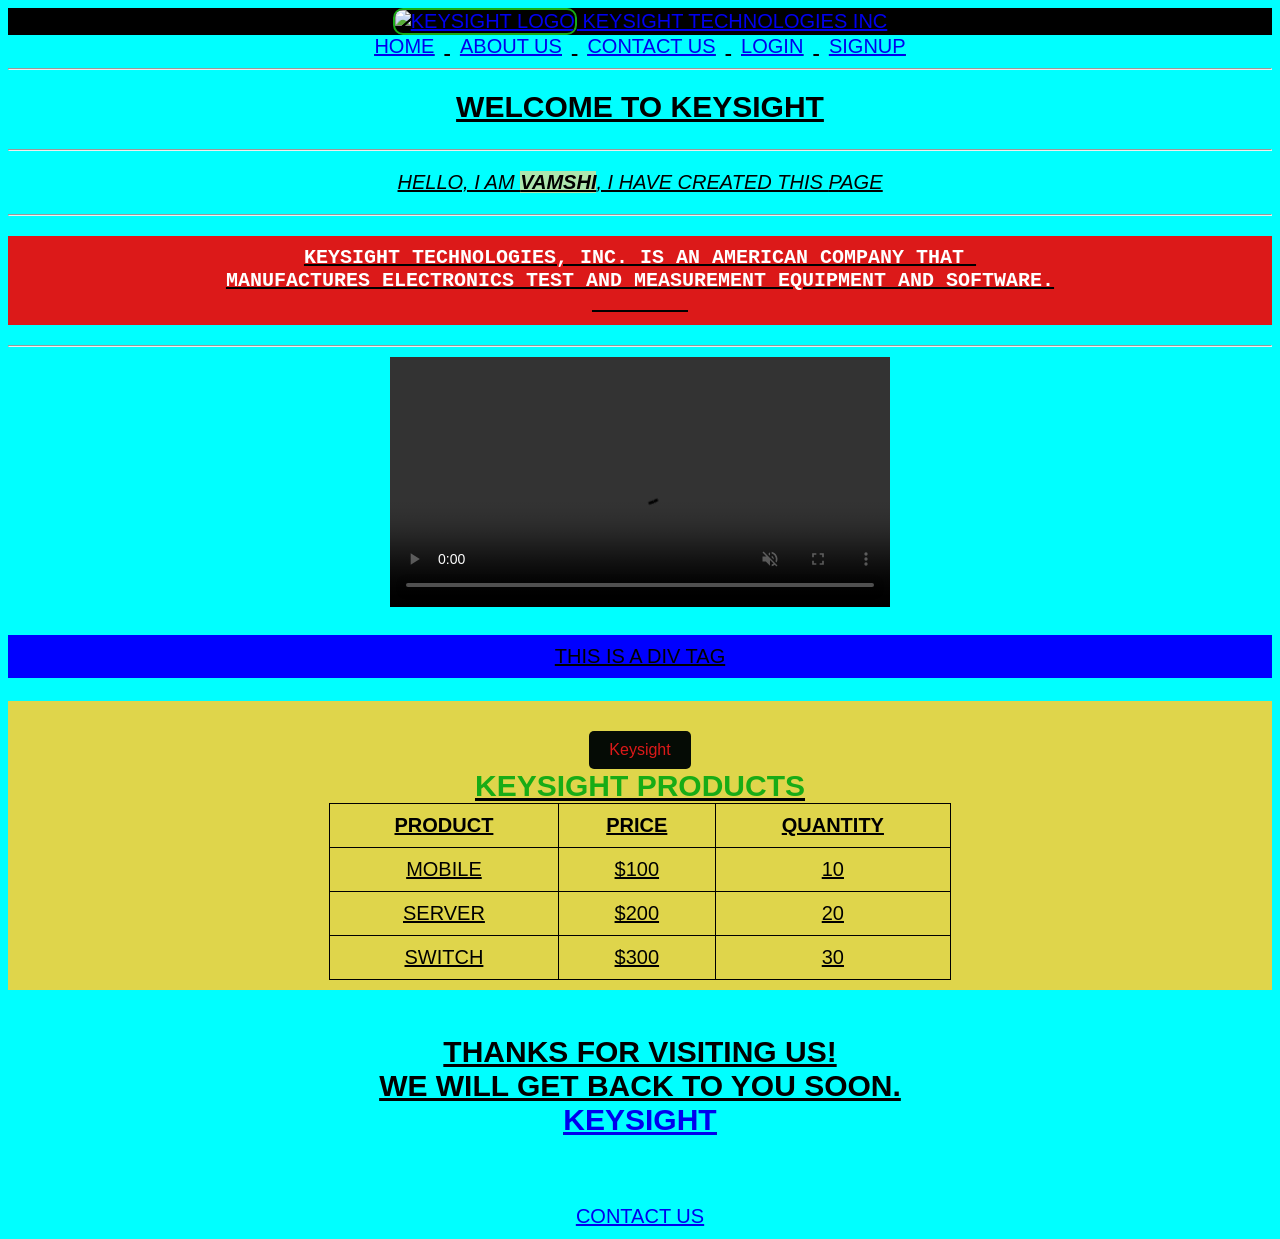
==== index.html @ ceb4c766 "mychanges" ====
<!DOCTYPE html>
<html lang="en">
<head>
    <meta charset="UTF-8">
    <meta name="viewport" content="width=device-width, initial-scale=1.0">
    <title>Keysight</title>
    <link rel="icon" href="Media/Favicon.png" type="image/png">
    <style>
        body {
            background-color: aqua;
            text-align: center;
            text-decoration: underline;
            text-transform: uppercase;
            font-family: Arial, sans-serif;
            font-size: 20px;
        }
        #header {
            background-color: black;
        }
        #header a img {
            border: 2px solid rgb(24, 172, 22);
            border-radius: 10px;
        }
        #header a img:hover {
            border: 2px solid red;
        }
        nav div a {
            margin: 0 10px;
        }
        #main_body h2 {
            margin-top: 20px;
        }
        #main_body pre {
            background-color: rgb(220, 25, 25);
            padding: 10px;
            color: white;
        }
        .button-container button {
            background-color: rgb(5, 11, 5);
            font-size: 16px;
            padding: 10px 20px;
            border: none;
            border-radius: 5px;
            cursor: pointer;
            margin-top: 20px;
        }
        .button-container button a {
            text-decoration: none;
            color: rgb(220, 25, 25);
        }
        table {
            width: 50%;
            margin: auto;
            border-collapse: collapse;
            background-color: rgb(223, 213, 75);
        }
        table caption {
            font-weight: bold;
            font-size: 1.5em;
            color: rgb(24, 172, 22);
        }
        table th, table td {
            border: 1px solid black;
            padding: 10px;
            text-align: center;
        }
        #footer {
            background-color: cyan;
            padding: 20px;
        }
    </style>
</head>
<body>
    <header>
        <nav>
            <div id="header">
                <a href="https://www.keysight.com/us/en/home.html">
                    <img src="Media/Keysight logo.png" alt="Keysight Logo" width="150" height="50">
                    Keysight Technologies Inc
                </a>
            </div>
            <div>
                <a href="index.html">Home</a>
                <a href="About_us.html">About Us</a>
                <a href="Contact_us.html">Contact Us</a>
                <a href="login.html">Login</a>
                <a href="SignUp.html">Signup</a>
            </div>
        </nav>
        <hr>
    </header>
    
    <div id="main_body">
        <h2>Welcome to Keysight</h2>
        <hr>
        <p><i>Hello, I am <b><mark style="background-color: rgb(173, 230, 174);">Vamshi</mark></b>, I have created this <u>page</u></i></p>
        <hr>
        <pre>
<b>Keysight Technologies, Inc. is an American company that 
manufactures electronics test and measurement equipment and software.</b>
        </pre>
        <hr>
        <video src="Media/Good Morning.mp4" width="500" controls autoplay muted loop></video>
        <br><br>
        <div style="background-color: blue; padding: 10px;">This is a div tag</div>
        <br>
        <div style="background-color: rgb(223, 213, 75); padding: 10px;">
            <div class="button-container">
                <button>
                    <a href="https://www.keysight.com/us/en/home.html" target="_blank">Keysight</a>
                </button>
            </div>
            <table>
                <caption>Keysight Products</caption>
                <tr>
                    <th>Product</th>
                    <th>Price</th>
                    <th>Quantity</th>
                </tr>
                <tr>
                    <td>Mobile</td>
                    <td>$100</td>
                    <td>10</td>
                </tr>
                <tr class="highlight">
                    <td>Server</td>
                    <td>$200</td>
                    <td>20</td>
                </tr>
                <tr>
                    <td>Switch</td>
                    <td>$300</td>
                    <td>30</td>
                </tr>
            </table>
        </div>
    </div>
    
    <footer>
        <div id="footer">
            <h2>Thanks for visiting us!<br>We will get back to you soon.<br>
                <a href="https://www.keysight.com/us/en/home.html" target="_blank">Keysight</a>
            </h2>
        </div>
        <br>
        <a href="MyForm.html" target="_blank">Contact us</a>
        <br>
    </footer>
</body>
</html>
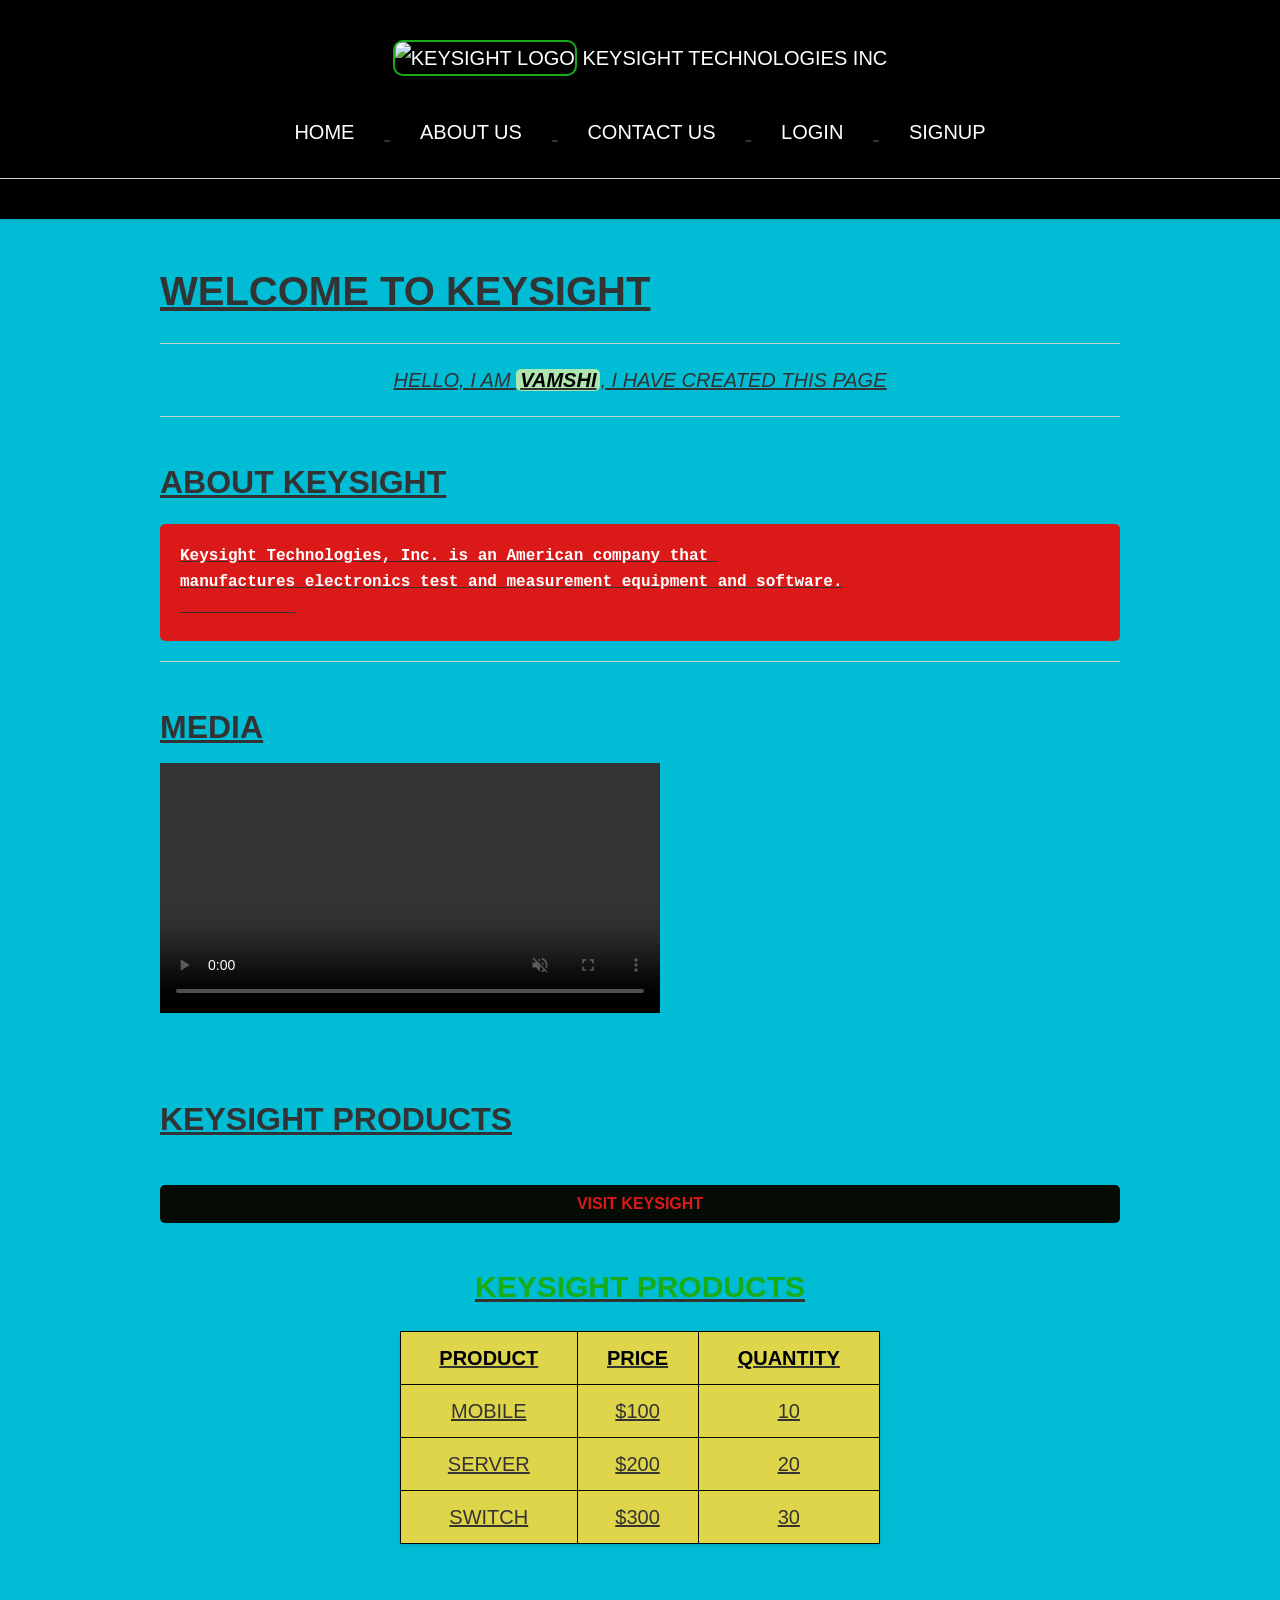
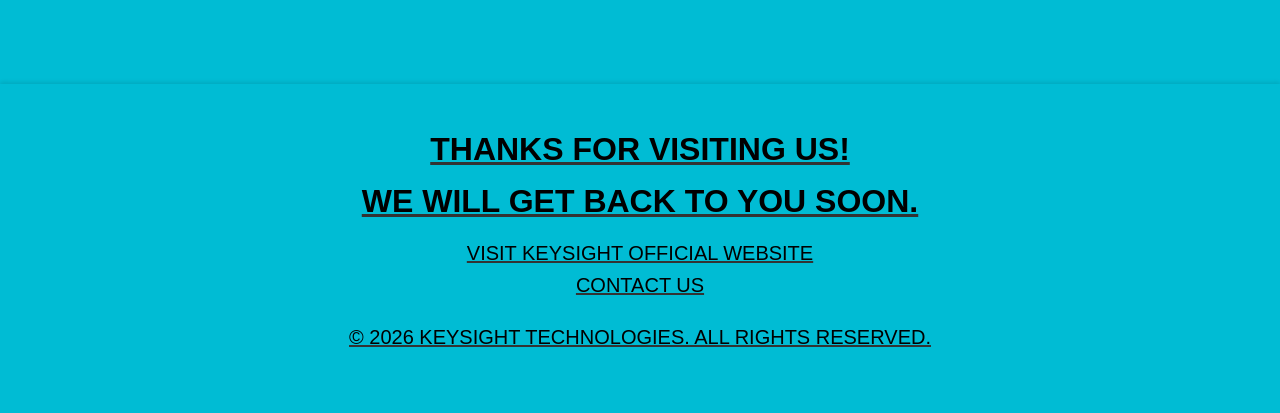
==== commit 476ea8a4: "htmlcommit1" ====
--- a/index.html
+++ b/index.html
@@ -3,148 +3,99 @@
 <head>
     <meta charset="UTF-8">
     <meta name="viewport" content="width=device-width, initial-scale=1.0">
-    <title>Keysight</title>
+    <meta name="description" content="Welcome to Keysight Technologies - A leading company in electronics test and measurement equipment">
+    <meta name="author" content="Vamshi">
+    <title>Welcome to Keysight</title>
     <link rel="icon" href="Media/Favicon.png" type="image/png">
-    <style>
-        body {
-            background-color: aqua;
-            text-align: center;
-            text-decoration: underline;
-            text-transform: uppercase;
-            font-family: Arial, sans-serif;
-            font-size: 20px;
-        }
-        #header {
-            background-color: black;
-        }
-        #header a img {
-            border: 2px solid rgb(24, 172, 22);
-            border-radius: 10px;
-        }
-        #header a img:hover {
-            border: 2px solid red;
-        }
-        nav div a {
-            margin: 0 10px;
-        }
-        #main_body h2 {
-            margin-top: 20px;
-        }
-        #main_body pre {
-            background-color: rgb(220, 25, 25);
-            padding: 10px;
-            color: white;
-        }
-        .button-container button {
-            background-color: rgb(5, 11, 5);
-            font-size: 16px;
-            padding: 10px 20px;
-            border: none;
-            border-radius: 5px;
-            cursor: pointer;
-            margin-top: 20px;
-        }
-        .button-container button a {
-            text-decoration: none;
-            color: rgb(220, 25, 25);
-        }
-        table {
-            width: 50%;
-            margin: auto;
-            border-collapse: collapse;
-            background-color: rgb(223, 213, 75);
-        }
-        table caption {
-            font-weight: bold;
-            font-size: 1.5em;
-            color: rgb(24, 172, 22);
-        }
-        table th, table td {
-            border: 1px solid black;
-            padding: 10px;
-            text-align: center;
-        }
-        #footer {
-            background-color: cyan;
-            padding: 20px;
-        }
-    </style>
+    <link rel="stylesheet" href="css/global.css">
+    <link rel="stylesheet" href="css/index.css">
 </head>
-<body>
+<body class="index-page">
     <header>
         <nav>
             <div id="header">
-                <a href="https://www.keysight.com/us/en/home.html">
+                <a href="https://www.keysight.com/us/en/home.html" target="_blank" rel="noopener noreferrer">
                     <img src="Media/Keysight logo.png" alt="Keysight Logo" width="150" height="50">
+                    <span class="sr-only">Keysight Technologies Inc - External Link</span>
                     Keysight Technologies Inc
                 </a>
             </div>
-            <div>
-                <a href="index.html">Home</a>
-                <a href="About_us.html">About Us</a>
-                <a href="Contact_us.html">Contact Us</a>
-                <a href="login.html">Login</a>
-                <a href="SignUp.html">Signup</a>
-            </div>
+            <nav aria-label="Main navigation">
+                <div>
+                    <a href="index.html" aria-current="page">Home</a>
+                    <a href="About_us.html">About Us</a>
+                    <a href="Contact_us.html">Contact Us</a>
+                    <a href="login.html">Login</a>
+                    <a href="SignUp.html">Signup</a>
+                </div>
+            </nav>
         </nav>
         <hr>
     </header>
     
-    <div id="main_body">
-        <h2>Welcome to Keysight</h2>
+    <main id="main_body">
+        <h1>Welcome to Keysight</h1>
         <hr>
-        <p><i>Hello, I am <b><mark style="background-color: rgb(173, 230, 174);">Vamshi</mark></b>, I have created this <u>page</u></i></p>
+        <p><i>Hello, I am <b><mark>Vamshi</mark></b>, I have created this <u>page</u></i></p>
         <hr>
-        <pre>
+        <section>
+            <h2>About Keysight</h2>
+            <pre>
 <b>Keysight Technologies, Inc. is an American company that 
 manufactures electronics test and measurement equipment and software.</b>
-        </pre>
+            </pre>
+        </section>
         <hr>
-        <video src="Media/Good Morning.mp4" width="500" controls autoplay muted loop></video>
-        <br><br>
-        <div style="background-color: blue; padding: 10px;">This is a div tag</div>
+        <section>
+            <h2>Media</h2>
+            <video src="Media/Good Morning.mp4" width="500" controls autoplay muted loop aria-label="Company promotional video"></video>
+        </section>
         <br>
-        <div style="background-color: rgb(223, 213, 75); padding: 10px;">
+        <section>
+            <h2>Keysight Products</h2>
             <div class="button-container">
                 <button>
-                    <a href="https://www.keysight.com/us/en/home.html" target="_blank">Keysight</a>
+                    <a href="https://www.keysight.com/us/en/home.html" target="_blank" rel="noopener noreferrer">Visit Keysight</a>
                 </button>
             </div>
-            <table>
+            <table role="grid" aria-label="Keysight Products">
                 <caption>Keysight Products</caption>
-                <tr>
-                    <th>Product</th>
-                    <th>Price</th>
-                    <th>Quantity</th>
-                </tr>
-                <tr>
-                    <td>Mobile</td>
-                    <td>$100</td>
-                    <td>10</td>
-                </tr>
-                <tr class="highlight">
-                    <td>Server</td>
-                    <td>$200</td>
-                    <td>20</td>
-                </tr>
-                <tr>
-                    <td>Switch</td>
-                    <td>$300</td>
-                    <td>30</td>
-                </tr>
+                <thead>
+                    <tr>
+                        <th scope="col">Product</th>
+                        <th scope="col">Price</th>
+                        <th scope="col">Quantity</th>
+                    </tr>
+                </thead>
+                <tbody>
+                    <tr>
+                        <td>Mobile</td>
+                        <td>$100</td>
+                        <td>10</td>
+                    </tr>
+                    <tr>
+                        <td>Server</td>
+                        <td>$200</td>
+                        <td>20</td>
+                    </tr>
+                    <tr>
+                        <td>Switch</td>
+                        <td>$300</td>
+                        <td>30</td>
+                    </tr>
+                </tbody>
             </table>
-        </div>
-    </div>
+        </section>
+    </main>
     
     <footer>
-        <div id="footer">
-            <h2>Thanks for visiting us!<br>We will get back to you soon.<br>
-                <a href="https://www.keysight.com/us/en/home.html" target="_blank">Keysight</a>
-            </h2>
-        </div>
-        <br>
-        <a href="MyForm.html" target="_blank">Contact us</a>
-        <br>
+        <h2>Thanks for visiting us!<br>We will get back to you soon.</h2>
+        <p>
+            <a href="https://www.keysight.com/us/en/home.html" target="_blank" rel="noopener noreferrer">Visit Keysight Official Website</a>
+            <br>
+            <a href="Contact_us.html">Contact us</a>
+        </p>
+        <p>&copy; 2026 Keysight Technologies. All rights reserved.</p>
     </footer>
 </body>
 </html>
--- a/css/global.css
+++ b/css/global.css
@@ -0,0 +1,387 @@
+/* ============================================================================
+   GLOBAL STYLES - HTML_CSS_JavaScript Project
+   ============================================================================ */
+
+:root {
+    /* Color Palette */
+    --color-primary: #007BFF;
+    --color-primary-dark: #0056b3;
+    --color-primary-light: #4CAF50;
+    --color-primary-light-dark: #45a049;
+    --color-success: #3e8e41;
+    --color-danger: #dc4c46;
+    --color-warning: #ff9800;
+    --color-info: #17a2b8;
+    --color-light: #f4f4f4;
+    --color-dark: #333;
+    --color-black: #000;
+    --color-white: #fff;
+    --color-cyan: #00bcd4;
+    --color-gray: #ccc;
+    --color-orange: #c64522;
+
+    /* Spacing */
+    --spacing-xs: 5px;
+    --spacing-sm: 10px;
+    --spacing-md: 20px;
+    --spacing-lg: 40px;
+    --spacing-xl: 60px;
+
+    /* Typography */
+    --font-family-base: Arial, Helvetica, sans-serif;
+    --font-size-base: 16px;
+    --font-size-sm: 14px;
+    --font-size-lg: 20px;
+    --font-size-xl: 24px;
+    --font-size-2xl: 32px;
+
+    /* Border Radius */
+    --border-radius: 5px;
+    --border-radius-lg: 10px;
+
+    /* Transitions */
+    --transition: all 0.3s ease;
+}
+
+/* ============================================================================
+   BASE RESET & NORMALIZATION
+   ============================================================================ */
+
+* {
+    box-sizing: border-box;
+}
+
+html {
+    scroll-behavior: smooth;
+}
+
+body {
+    font-family: var(--font-family-base);
+    font-size: var(--font-size-base);
+    line-height: 1.6;
+    color: var(--color-dark);
+    background-color: var(--color-white);
+    margin: 0;
+    padding: 0;
+}
+
+h1, h2, h3, h4, h5, h6 {
+    margin-top: 0;
+    margin-bottom: var(--spacing-sm);
+    font-weight: 600;
+}
+
+h1 { font-size: 2.5rem; }
+h2 { font-size: 2rem; }
+h3 { font-size: 1.5rem; }
+h4 { font-size: 1.25rem; }
+h5 { font-size: 1.1rem; }
+h6 { font-size: 1rem; }
+
+p {
+    margin-top: 0;
+    margin-bottom: var(--spacing-md);
+}
+
+a {
+    color: var(--color-primary);
+    text-decoration: none;
+    transition: var(--transition);
+}
+
+a:hover {
+    text-decoration: underline;
+    color: var(--color-primary-dark);
+}
+
+hr {
+    border: none;
+    border-top: 1px solid var(--color-gray);
+    margin: var(--spacing-md) 0;
+}
+
+/* ============================================================================
+   HEADER & NAVIGATION
+   ============================================================================ */
+
+header {
+    background-color: var(--color-black);
+    color: var(--color-white);
+    padding: var(--spacing-md) 0;
+    box-shadow: 0 2px 4px rgba(0, 0, 0, 0.1);
+}
+
+header a {
+    color: var(--color-white);
+    transition: var(--transition);
+}
+
+header a:hover {
+    color: var(--color-cyan);
+    text-decoration: none;
+}
+
+#header {
+    text-align: center;
+    margin-bottom: var(--spacing-md);
+}
+
+#header img {
+    border: 2px solid #18ac16;
+    border-radius: var(--border-radius-lg);
+    transition: var(--transition);
+}
+
+#header img:hover {
+    border-color: var(--color-danger);
+    box-shadow: 0 4px 8px rgba(0, 0, 0, 0.2);
+}
+
+nav {
+    text-align: center;
+}
+
+nav div {
+    margin: var(--spacing-sm) 0;
+}
+
+nav a {
+    display: inline-block;
+    margin: 0 var(--spacing-sm);
+    padding: var(--spacing-sm) var(--spacing-md);
+    transition: var(--transition);
+}
+
+nav a:hover {
+    text-decoration: none;
+    background-color: rgba(255, 255, 255, 0.1);
+    border-radius: var(--border-radius);
+}
+
+/* ============================================================================
+   FOOTER
+   ============================================================================ */
+
+footer {
+    background-color: var(--color-cyan);
+    color: var(--color-black);
+    text-align: center;
+    padding: var(--spacing-lg) var(--spacing-md);
+    margin-top: var(--spacing-xl);
+    box-shadow: 0 -2px 4px rgba(0, 0, 0, 0.1);
+}
+
+footer a {
+    color: var(--color-black);
+}
+
+footer a:hover {
+    text-decoration: underline;
+    color: var(--color-primary);
+}
+
+/* ============================================================================
+   FORMS
+   ============================================================================ */
+
+form {
+    margin: 0 auto;
+    max-width: 300px;
+}
+
+label {
+    display: block;
+    margin-bottom: var(--spacing-xs);
+    font-weight: 500;
+    color: var(--color-dark);
+}
+
+input[type="text"],
+input[type="email"],
+input[type="password"],
+input[type="date"],
+input[type="number"],
+textarea {
+    width: 100%;
+    padding: var(--spacing-sm);
+    margin-bottom: var(--spacing-md);
+    border: 1px solid var(--color-gray);
+    border-radius: var(--border-radius);
+    font-family: var(--font-family-base);
+    font-size: var(--font-size-base);
+    transition: var(--transition);
+}
+
+input[type="text"]:focus,
+input[type="email"]:focus,
+input[type="password"]:focus,
+input[type="date"]:focus,
+input[type="number"]:focus,
+textarea:focus {
+    outline: none;
+    border-color: var(--color-primary);
+    box-shadow: 0 0 0 3px rgba(0, 123, 255, 0.25);
+}
+
+input[type="submit"],
+button {
+    padding: var(--spacing-sm) var(--spacing-lg);
+    background-color: var(--color-primary);
+    color: var(--color-white);
+    border: none;
+    border-radius: var(--border-radius);
+    font-size: var(--font-size-base);
+    cursor: pointer;
+    transition: var(--transition);
+    width: 100%;
+}
+
+input[type="submit"]:hover,
+button:hover {
+    background-color: var(--color-primary-dark);
+}
+
+input[type="submit"]:active,
+button:active {
+    transform: translateY(2px);
+}
+
+/* ============================================================================
+   TABLES
+   ============================================================================ */
+
+table {
+    width: 100%;
+    max-width: 100%;
+    border-collapse: collapse;
+    background-color: var(--color-white);
+    box-shadow: 0 2px 4px rgba(0, 0, 0, 0.1);
+}
+
+table caption {
+    font-weight: bold;
+    font-size: 1.5em;
+    color: #18ac16;
+    margin-bottom: var(--spacing-md);
+}
+
+table th,
+table td {
+    border: 1px solid var(--color-gray);
+    padding: var(--spacing-sm);
+    text-align: center;
+}
+
+table th {
+    background-color: var(--color-primary);
+    color: var(--color-white);
+    font-weight: 600;
+}
+
+table tbody tr:hover {
+    background-color: var(--color-light);
+}
+
+/* ============================================================================
+   UTILITY CLASSES
+   ============================================================================ */
+
+.container {
+    max-width: 1200px;
+    margin: 0 auto;
+    padding: 0 var(--spacing-md);
+}
+
+.text-center {
+    text-align: center;
+}
+
+.text-left {
+    text-align: left;
+}
+
+.text-right {
+    text-align: right;
+}
+
+.mt-1 { margin-top: var(--spacing-xs); }
+.mt-2 { margin-top: var(--spacing-sm); }
+.mt-3 { margin-top: var(--spacing-md); }
+.mt-4 { margin-top: var(--spacing-lg); }
+
+.mb-1 { margin-bottom: var(--spacing-xs); }
+.mb-2 { margin-bottom: var(--spacing-sm); }
+.mb-3 { margin-bottom: var(--spacing-md); }
+.mb-4 { margin-bottom: var(--spacing-lg); }
+
+.p-1 { padding: var(--spacing-xs); }
+.p-2 { padding: var(--spacing-sm); }
+.p-3 { padding: var(--spacing-md); }
+.p-4 { padding: var(--spacing-lg); }
+
+.rounded {
+    border-radius: var(--border-radius);
+}
+
+.rounded-lg {
+    border-radius: var(--border-radius-lg);
+}
+
+.shadow {
+    box-shadow: 0 4px 6px rgba(0, 0, 0, 0.1);
+}
+
+/* Accessibility */
+.sr-only {
+    position: absolute;
+    width: 1px;
+    height: 1px;
+    padding: 0;
+    margin: -1px;
+    overflow: hidden;
+    clip: rect(0, 0, 0, 0);
+    white-space: nowrap;
+    border-width: 0;
+}
+
+/* ============================================================================
+   RESPONSIVE DESIGN
+   ============================================================================ */
+
+@media (max-width: 768px) {
+    body {
+        font-size: var(--font-size-sm);
+    }
+
+    nav a {
+        display: block;
+        margin: var(--spacing-xs) 0;
+    }
+
+    table {
+        font-size: var(--font-size-sm);
+    }
+
+    table th,
+    table td {
+        padding: var(--spacing-xs);
+    }
+
+    .container {
+        padding: 0 var(--spacing-sm);
+    }
+}
+
+@media (max-width: 480px) {
+    h1 { font-size: 1.75rem; }
+    h2 { font-size: 1.5rem; }
+    h3 { font-size: 1.25rem; }
+
+    form {
+        max-width: 100%;
+    }
+
+    button, input[type="submit"] {
+        padding: var(--spacing-md) var(--spacing-sm);
+    }
+}
--- a/css/index.css
+++ b/css/index.css
@@ -0,0 +1,119 @@
+/* Index Page Styles */
+
+body.index-page {
+    background-color: var(--color-cyan);
+    text-decoration: underline;
+    text-transform: uppercase;
+    font-size: var(--font-size-lg);
+}
+
+#main_body {
+    padding: var(--spacing-lg) var(--spacing-md);
+    max-width: 1000px;
+    margin: 0 auto;
+}
+
+#main_body h2 {
+    margin-top: var(--spacing-lg);
+    color: var(--color-dark);
+}
+
+#main_body p {
+    color: var(--color-dark);
+    text-align: center;
+}
+
+#main_body i {
+    font-style: italic;
+}
+
+#main_body b {
+    font-weight: 600;
+}
+
+#main_body mark {
+    background-color: #ade6ae;
+    padding: 0 4px;
+    border-radius: var(--border-radius);
+}
+
+#main_body pre {
+    background-color: #dc1919;
+    color: var(--color-white);
+    padding: var(--spacing-md);
+    border-radius: var(--border-radius);
+    overflow-x: auto;
+    font-family: 'Courier New', monospace;
+    text-decoration: none;
+    text-transform: none;
+    font-size: var(--font-size-base);
+    line-height: 1.6;
+}
+
+#main_body u {
+    text-decoration: underline;
+}
+
+.button-container {
+    text-align: center;
+    margin: var(--spacing-lg) 0;
+}
+
+.button-container button {
+    background-color: #050b05;
+    color: #dc1919;
+    padding: var(--spacing-sm) var(--spacing-lg);
+    border-radius: var(--border-radius);
+    cursor: pointer;
+    transition: var(--transition);
+    font-size: var(--font-size-base);
+    text-transform: uppercase;
+    font-weight: 600;
+}
+
+.button-container button:hover {
+    background-color: #0d1a0d;
+    transform: scale(1.05);
+}
+
+.button-container button a {
+    color: #dc1919;
+    text-decoration: none;
+}
+
+table {
+    width: 50%;
+    margin: var(--spacing-lg) auto;
+    background-color: #dfd54b;
+}
+
+table caption {
+    color: #18ac16;
+}
+
+table th,
+table td {
+    border: 1px solid var(--color-black);
+    padding: var(--spacing-sm);
+}
+
+table th {
+    background-color: #dfd54b;
+    color: var(--color-black);
+    font-weight: 600;
+}
+
+/* Responsive Table */
+@media (max-width: 768px) {
+    body.index-page {
+        font-size: var(--font-size-base);
+    }
+
+    table {
+        width: 100%;
+    }
+
+    #main_body pre {
+        font-size: var(--font-size-sm);
+    }
+}
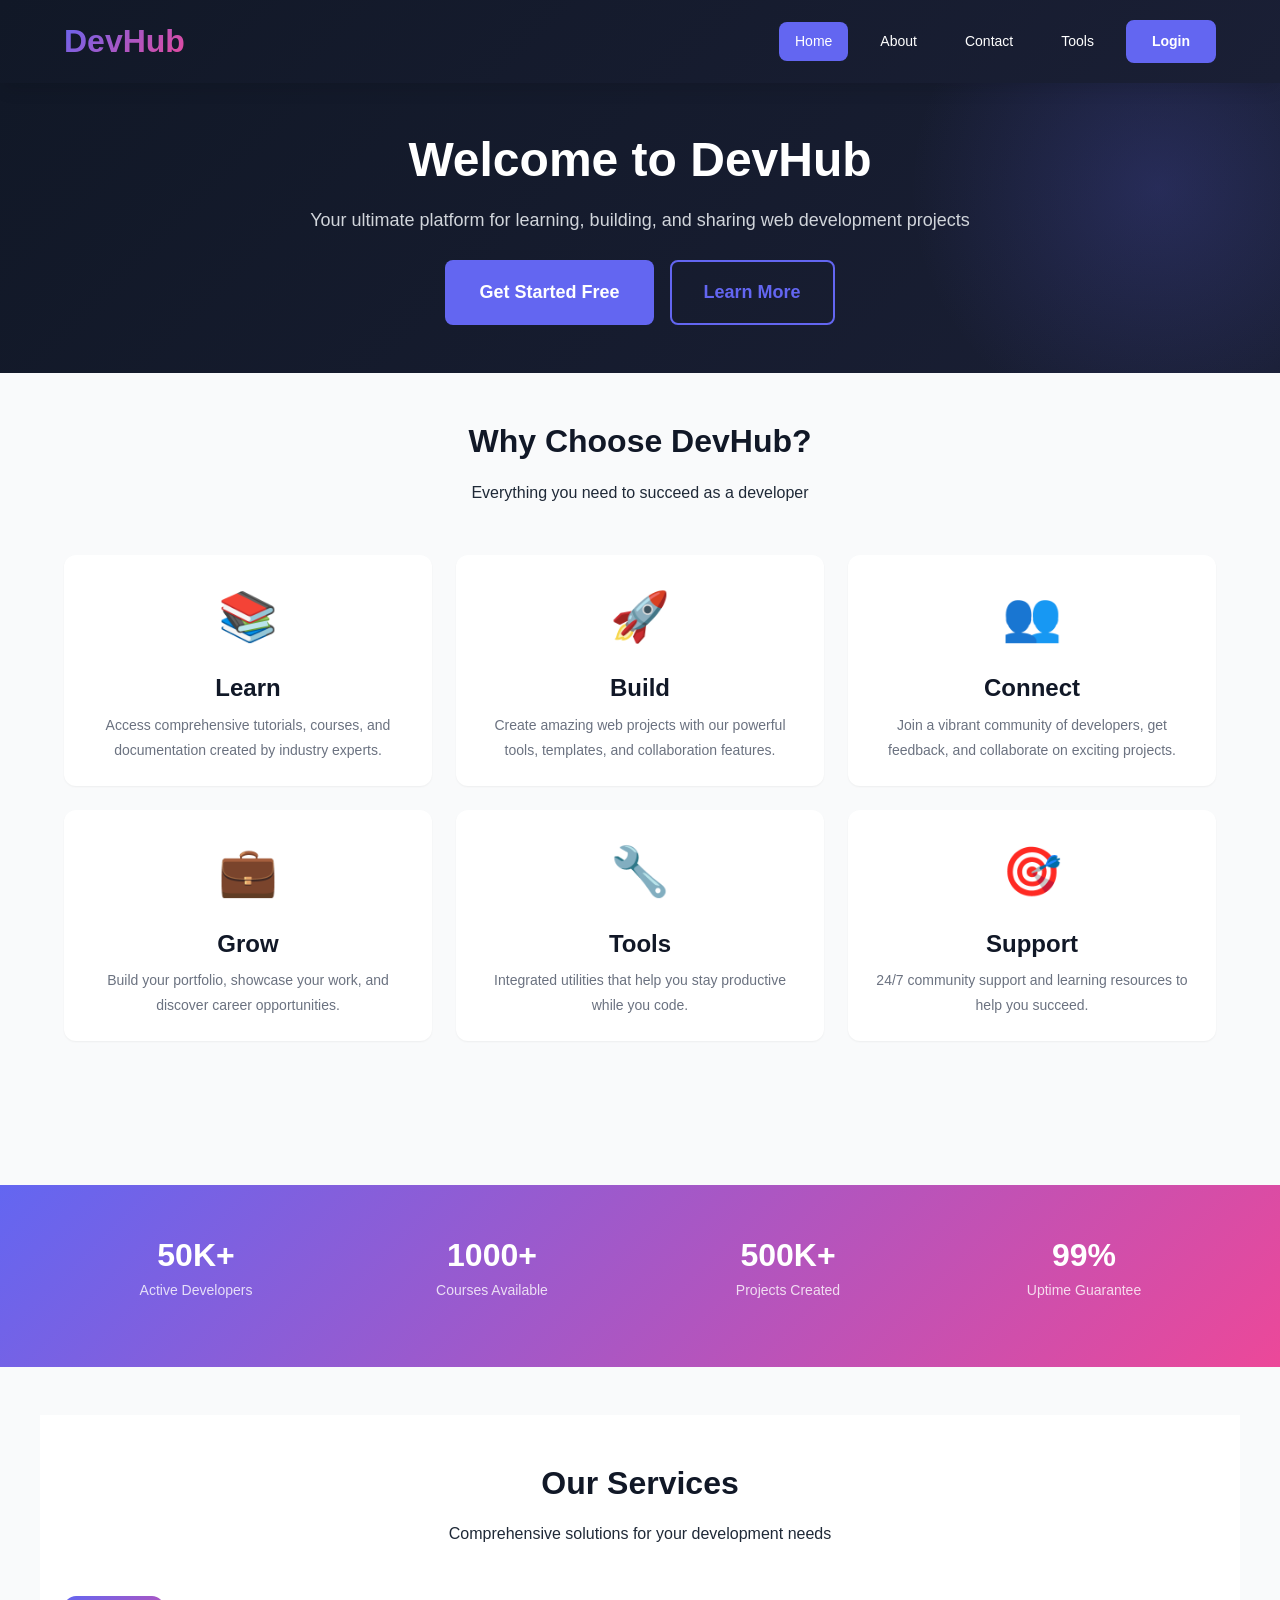
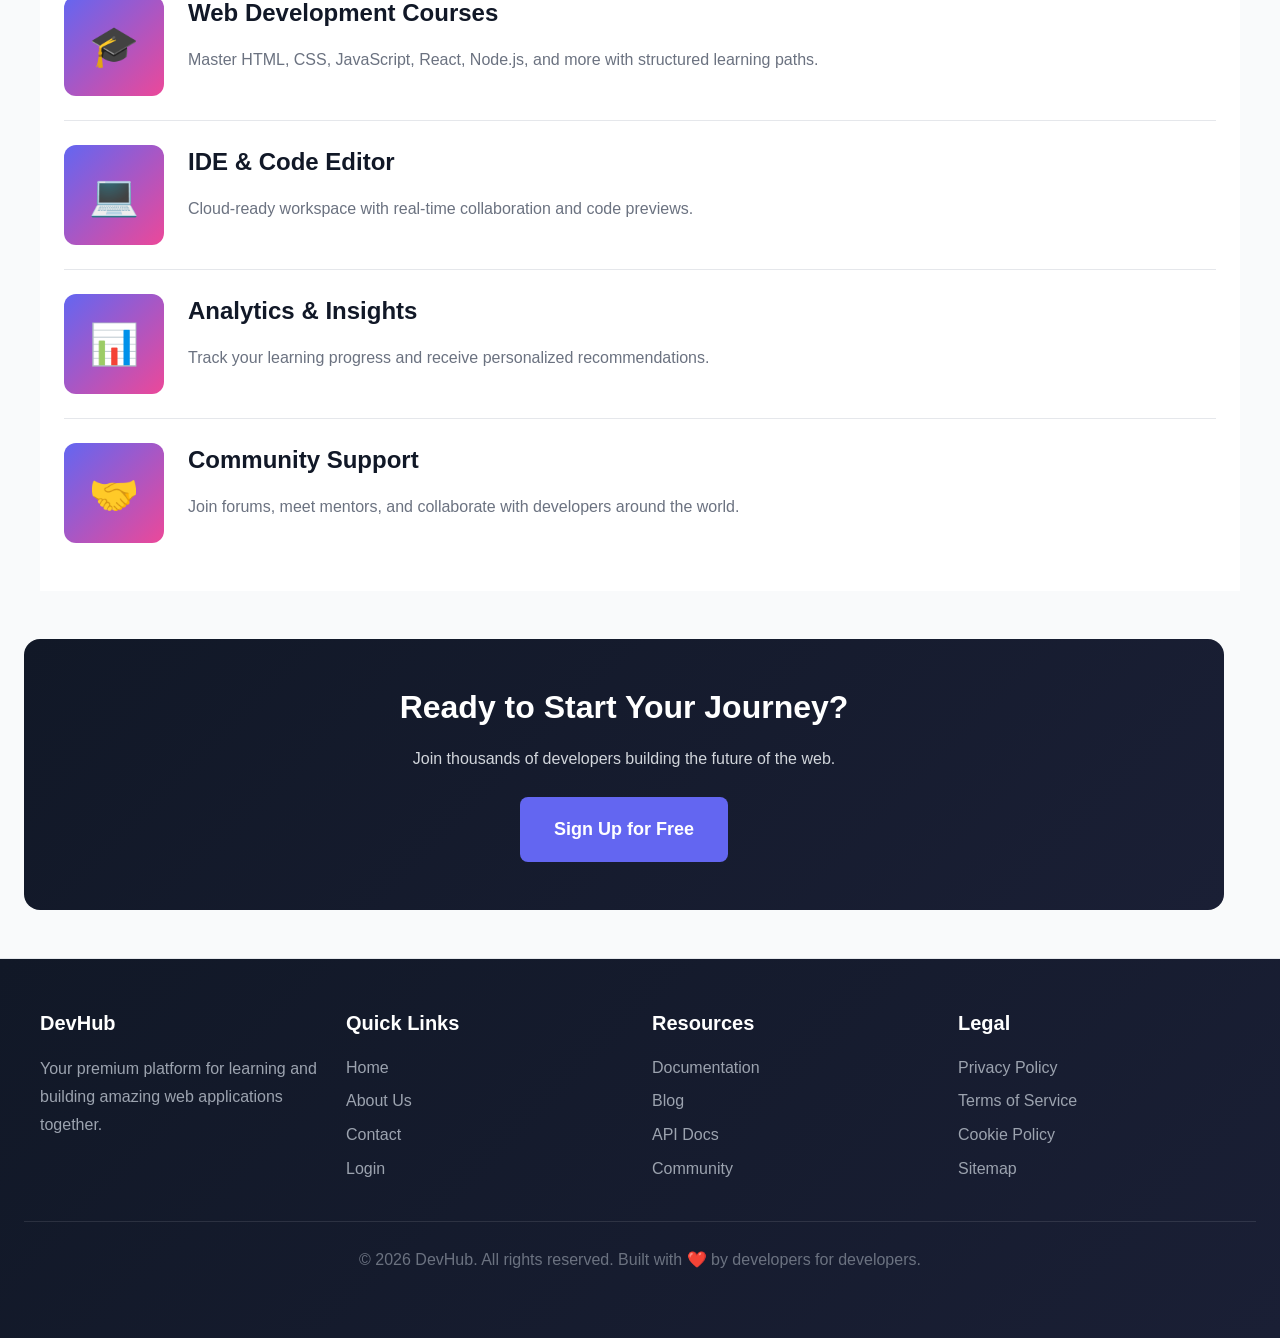
==== commit 3bd98c14: "htmlcommit3" ====
--- a/index.html
+++ b/index.html
@@ -3,99 +3,184 @@
 <head>
     <meta charset="UTF-8">
     <meta name="viewport" content="width=device-width, initial-scale=1.0">
-    <meta name="description" content="Welcome to Keysight Technologies - A leading company in electronics test and measurement equipment">
-    <meta name="author" content="Vamshi">
-    <title>Welcome to Keysight</title>
+    <meta name="description" content="DevHub - Your premium web development community platform">
+    <meta name="author" content="DevHub Team">
+    <title>DevHub - Build & Learn Together</title>
     <link rel="icon" href="Media/Favicon.png" type="image/png">
     <link rel="stylesheet" href="css/global.css">
     <link rel="stylesheet" href="css/index.css">
 </head>
-<body class="index-page">
+<body class="home-page">
     <header>
-        <nav>
-            <div id="header">
-                <a href="https://www.keysight.com/us/en/home.html" target="_blank" rel="noopener noreferrer">
-                    <img src="Media/Keysight logo.png" alt="Keysight Logo" width="150" height="50">
-                    <span class="sr-only">Keysight Technologies Inc - External Link</span>
-                    Keysight Technologies Inc
-                </a>
+        <div class="header-container">
+            <div class="logo">
+                <span>DevHub</span>
             </div>
-            <nav aria-label="Main navigation">
-                <div>
-                    <a href="index.html" aria-current="page">Home</a>
-                    <a href="About_us.html">About Us</a>
-                    <a href="Contact_us.html">Contact Us</a>
-                    <a href="login.html">Login</a>
-                    <a href="SignUp.html">Signup</a>
+            <nav>
+                <a href="index.html" class="active">Home</a>
+                <a href="about.html">About</a>
+                <a href="contact.html">Contact</a>
+                <a href="counter.html">Tools</a>
+                <a href="login.html" class="nav-button">Login</a>
+            </nav>
+        </div>
+    </header>
+
+    <section class="hero">
+        <div class="hero-content">
+            <h1>Welcome to DevHub</h1>
+            <p>Your ultimate platform for learning, building, and sharing web development projects</p>
+            <div class="hero-buttons">
+                <a href="signup.html" class="btn btn-primary btn-lg">Get Started Free</a>
+                <a href="#features" class="btn btn-outline btn-lg">Learn More</a>
+            </div>
+        </div>
+    </section>
+
+    <section class="features-section container" id="features">
+        <div class="section-header">
+            <h2>Why Choose DevHub?</h2>
+            <p>Everything you need to succeed as a developer</p>
+        </div>
+        <div class="features-grid">
+            <div class="feature-card">
+                <div class="feature-icon">📚</div>
+                <h3>Learn</h3>
+                <p>Access comprehensive tutorials, courses, and documentation created by industry experts.</p>
+            </div>
+            <div class="feature-card">
+                <div class="feature-icon">🚀</div>
+                <h3>Build</h3>
+                <p>Create amazing web projects with our powerful tools, templates, and collaboration features.</p>
+            </div>
+            <div class="feature-card">
+                <div class="feature-icon">👥</div>
+                <h3>Connect</h3>
+                <p>Join a vibrant community of developers, get feedback, and collaborate on exciting projects.</p>
+            </div>
+            <div class="feature-card">
+                <div class="feature-icon">💼</div>
+                <h3>Grow</h3>
+                <p>Build your portfolio, showcase your work, and discover career opportunities.</p>
+            </div>
+            <div class="feature-card">
+                <div class="feature-icon">🔧</div>
+                <h3>Tools</h3>
+                <p>Integrated utilities that help you stay productive while you code.</p>
+            </div>
+            <div class="feature-card">
+                <div class="feature-icon">🎯</div>
+                <h3>Support</h3>
+                <p>24/7 community support and learning resources to help you succeed.</p>
+            </div>
+        </div>
+    </section>
+
+    <section class="stats-section">
+        <div class="container">
+            <div class="stats-grid">
+                <div class="stat-item">
+                    <h3>50K+</h3>
+                    <p class="stat-label">Active Developers</p>
                 </div>
-            </nav>
-        </nav>
-        <hr>
-    </header>
-    
-    <main id="main_body">
-        <h1>Welcome to Keysight</h1>
-        <hr>
-        <p><i>Hello, I am <b><mark>Vamshi</mark></b>, I have created this <u>page</u></i></p>
-        <hr>
-        <section>
-            <h2>About Keysight</h2>
-            <pre>
-<b>Keysight Technologies, Inc. is an American company that 
-manufactures electronics test and measurement equipment and software.</b>
-            </pre>
-        </section>
-        <hr>
-        <section>
-            <h2>Media</h2>
-            <video src="Media/Good Morning.mp4" width="500" controls autoplay muted loop aria-label="Company promotional video"></video>
-        </section>
-        <br>
-        <section>
-            <h2>Keysight Products</h2>
-            <div class="button-container">
-                <button>
-                    <a href="https://www.keysight.com/us/en/home.html" target="_blank" rel="noopener noreferrer">Visit Keysight</a>
-                </button>
+                <div class="stat-item">
+                    <h3>1000+</h3>
+                    <p class="stat-label">Courses Available</p>
+                </div>
+                <div class="stat-item">
+                    <h3>500K+</h3>
+                    <p class="stat-label">Projects Created</p>
+                </div>
+                <div class="stat-item">
+                    <h3>99%</h3>
+                    <p class="stat-label">Uptime Guarantee</p>
+                </div>
             </div>
-            <table role="grid" aria-label="Keysight Products">
-                <caption>Keysight Products</caption>
-                <thead>
-                    <tr>
-                        <th scope="col">Product</th>
-                        <th scope="col">Price</th>
-                        <th scope="col">Quantity</th>
-                    </tr>
-                </thead>
-                <tbody>
-                    <tr>
-                        <td>Mobile</td>
-                        <td>$100</td>
-                        <td>10</td>
-                    </tr>
-                    <tr>
-                        <td>Server</td>
-                        <td>$200</td>
-                        <td>20</td>
-                    </tr>
-                    <tr>
-                        <td>Switch</td>
-                        <td>$300</td>
-                        <td>30</td>
-                    </tr>
-                </tbody>
-            </table>
-        </section>
-    </main>
-    
+        </div>
+    </section>
+
+    <section class="services-section container">
+        <div class="section-header">
+            <h2>Our Services</h2>
+            <p>Comprehensive solutions for your development needs</p>
+        </div>
+        <div>
+            <div class="service-item">
+                <div class="service-icon">🎓</div>
+                <div class="service-content">
+                    <h3>Web Development Courses</h3>
+                    <p>Master HTML, CSS, JavaScript, React, Node.js, and more with structured learning paths.</p>
+                </div>
+            </div>
+            <div class="service-item">
+                <div class="service-icon">💻</div>
+                <div class="service-content">
+                    <h3>IDE & Code Editor</h3>
+                    <p>Cloud-ready workspace with real-time collaboration and code previews.</p>
+                </div>
+            </div>
+            <div class="service-item">
+                <div class="service-icon">📊</div>
+                <div class="service-content">
+                    <h3>Analytics & Insights</h3>
+                    <p>Track your learning progress and receive personalized recommendations.</p>
+                </div>
+            </div>
+            <div class="service-item">
+                <div class="service-icon">🤝</div>
+                <div class="service-content">
+                    <h3>Community Support</h3>
+                    <p>Join forums, meet mentors, and collaborate with developers around the world.</p>
+                </div>
+            </div>
+        </div>
+    </section>
+
+    <section class="cta-section container">
+        <h2>Ready to Start Your Journey?</h2>
+        <p>Join thousands of developers building the future of the web.</p>
+        <a href="signup.html" class="btn btn-primary btn-lg">Sign Up for Free</a>
+    </section>
+
     <footer>
-        <h2>Thanks for visiting us!<br>We will get back to you soon.</h2>
-        <p>
-            <a href="https://www.keysight.com/us/en/home.html" target="_blank" rel="noopener noreferrer">Visit Keysight Official Website</a>
-            <br>
-            <a href="Contact_us.html">Contact us</a>
-        </p>
-        <p>&copy; 2026 Keysight Technologies. All rights reserved.</p>
+        <div class="footer-container">
+            <div class="footer-section">
+                <h4>DevHub</h4>
+                <p>Your premium platform for learning and building amazing web applications together.</p>
+            </div>
+            <div class="footer-section">
+                <h4>Quick Links</h4>
+                <ul>
+                    <li><a href="index.html">Home</a></li>
+                    <li><a href="about.html">About Us</a></li>
+                    <li><a href="contact.html">Contact</a></li>
+                    <li><a href="login.html">Login</a></li>
+                </ul>
+            </div>
+            <div class="footer-section">
+                <h4>Resources</h4>
+                <ul>
+                    <li><a href="#">Documentation</a></li>
+                    <li><a href="#">Blog</a></li>
+                    <li><a href="#">API Docs</a></li>
+                    <li><a href="#">Community</a></li>
+                </ul>
+            </div>
+            <div class="footer-section">
+                <h4>Legal</h4>
+                <ul>
+                    <li><a href="#">Privacy Policy</a></li>
+                    <li><a href="#">Terms of Service</a></li>
+                    <li><a href="#">Cookie Policy</a></li>
+                    <li><a href="#">Sitemap</a></li>
+                </ul>
+            </div>
+        </div>
+        <div class="footer-bottom">
+            <p>&copy; 2026 DevHub. All rights reserved. Built with ❤️ by developers for developers.</p>
+        </div>
     </footer>
+
+    <script src="js/main.js"></script>
 </body>
 </html>
--- a/css/global.css
+++ b/css/global.css
@@ -1,46 +1,64 @@
 /* ============================================================================
-   GLOBAL STYLES - HTML_CSS_JavaScript Project
+   GLOBAL STYLES - DevHub Portal
    ============================================================================ */
 
 :root {
-    /* Color Palette */
-    --color-primary: #007BFF;
-    --color-primary-dark: #0056b3;
-    --color-primary-light: #4CAF50;
-    --color-primary-light-dark: #45a049;
-    --color-success: #3e8e41;
-    --color-danger: #dc4c46;
-    --color-warning: #ff9800;
-    --color-info: #17a2b8;
-    --color-light: #f4f4f4;
-    --color-dark: #333;
+    /* Color Palette - Modern Tech Theme */
+    --color-primary: #6366f1;        /* Indigo */
+    --color-primary-dark: #4f46e5;
+    --color-primary-light: #818cf8;
+    --color-secondary: #ec4899;      /* Pink */
+    --color-accent: #06b6d4;         /* Cyan */
+    --color-success: #10b981;        /* Green */
+    --color-danger: #ef4444;         /* Red */
+    --color-warning: #f59e0b;        /* Amber */
+    --color-info: #3b82f6;           /* Blue */
+    
+    /* Neutral Colors */
+    --color-light: #f9fafb;
+    --color-lighter: #f3f4f6;
+    --color-gray-100: #e5e7eb;
+    --color-gray-200: #d1d5db;
+    --color-gray-300: #d1d5db;
+    --color-gray-400: #9ca3af;
+    --color-gray-500: #6b7280;
+    --color-dark: #1f2937;
+    --color-darker: #111827;
     --color-black: #000;
     --color-white: #fff;
-    --color-cyan: #00bcd4;
-    --color-gray: #ccc;
-    --color-orange: #c64522;
 
     /* Spacing */
-    --spacing-xs: 5px;
-    --spacing-sm: 10px;
-    --spacing-md: 20px;
-    --spacing-lg: 40px;
-    --spacing-xl: 60px;
+    --spacing-xs: 4px;
+    --spacing-sm: 8px;
+    --spacing-md: 16px;
+    --spacing-lg: 24px;
+    --spacing-xl: 32px;
+    --spacing-2xl: 48px;
 
     /* Typography */
-    --font-family-base: Arial, Helvetica, sans-serif;
+    --font-family-base: -apple-system, BlinkMacSystemFont, 'Segoe UI', 'Roboto', 'Oxygen', 'Ubuntu', 'Cantarell', sans-serif;
+    --font-family-mono: 'JetBrains Mono', 'Fira Code', 'Courier New', monospace;
     --font-size-base: 16px;
     --font-size-sm: 14px;
-    --font-size-lg: 20px;
+    --font-size-xs: 12px;
+    --font-size-lg: 18px;
     --font-size-xl: 24px;
     --font-size-2xl: 32px;
+    --font-size-3xl: 48px;
 
     /* Border Radius */
-    --border-radius: 5px;
-    --border-radius-lg: 10px;
+    --border-radius: 8px;
+    --border-radius-lg: 12px;
+    --border-radius-xl: 16px;
+
+    /* Shadows */
+    --shadow-sm: 0 1px 2px 0 rgba(0, 0, 0, 0.05);
+    --shadow-md: 0 4px 6px -1px rgba(0, 0, 0, 0.1);
+    --shadow-lg: 0 10px 15px -3px rgba(0, 0, 0, 0.1);
+    --shadow-xl: 0 20px 25px -5px rgba(0, 0, 0, 0.1);
 
     /* Transitions */
-    --transition: all 0.3s ease;
+    --transition: all 0.3s cubic-bezier(0.4, 0, 0.2, 1);
 }
 
 /* ============================================================================
@@ -63,17 +81,19 @@
     background-color: var(--color-white);
     margin: 0;
     padding: 0;
+    transition: var(--transition);
 }
 
 h1, h2, h3, h4, h5, h6 {
     margin-top: 0;
-    margin-bottom: var(--spacing-sm);
-    font-weight: 600;
-}
-
-h1 { font-size: 2.5rem; }
-h2 { font-size: 2rem; }
-h3 { font-size: 1.5rem; }
+    margin-bottom: var(--spacing-md);
+    font-weight: 700;
+    color: var(--color-darker);
+}
+
+h1 { font-size: 2.5rem; line-height: 1.2; }
+h2 { font-size: 2rem; line-height: 1.3; }
+h3 { font-size: 1.5rem; line-height: 1.4; }
 h4 { font-size: 1.25rem; }
 h5 { font-size: 1.1rem; }
 h6 { font-size: 1rem; }
@@ -81,6 +101,7 @@
 p {
     margin-top: 0;
     margin-bottom: var(--spacing-md);
+    line-height: 1.75;
 }
 
 a {
@@ -90,14 +111,44 @@
 }
 
 a:hover {
-    text-decoration: underline;
     color: var(--color-primary-dark);
 }
 
 hr {
     border: none;
-    border-top: 1px solid var(--color-gray);
-    margin: var(--spacing-md) 0;
+    border-top: 1px solid var(--color-gray-100);
+    margin: var(--spacing-lg) 0;
+}
+
+img {
+    max-width: 100%;
+    height: auto;
+    display: block;
+}
+
+code {
+    font-family: var(--font-family-mono);
+    background-color: var(--color-lighter);
+    padding: 2px 6px;
+    border-radius: var(--border-radius);
+    font-size: 0.9em;
+    color: var(--color-danger);
+}
+
+pre {
+    background-color: var(--color-darker);
+    color: var(--color-white);
+    padding: var(--spacing-lg);
+    border-radius: var(--border-radius-lg);
+    overflow-x: auto;
+    font-family: var(--font-family-mono);
+    line-height: 1.5;
+}
+
+pre code {
+    background: none;
+    color: inherit;
+    padding: 0;
 }
 
 /* ============================================================================
@@ -105,57 +156,104 @@
    ============================================================================ */
 
 header {
-    background-color: var(--color-black);
+    background: linear-gradient(135deg, var(--color-darker) 0%, #1a1f35 100%);
     color: var(--color-white);
     padding: var(--spacing-md) 0;
-    box-shadow: 0 2px 4px rgba(0, 0, 0, 0.1);
+    box-shadow: var(--shadow-lg);
+    position: sticky;
+    top: 0;
+    z-index: 100;
 }
 
 header a {
     color: var(--color-white);
+}
+
+header a:hover {
+    color: var(--color-primary-light);
+}
+
+.header-container {
+    max-width: 1200px;
+    margin: 0 auto;
+    padding: 0 var(--spacing-lg);
+    display: flex;
+    justify-content: space-between;
+    align-items: center;
+}
+
+.logo {
+    display: flex;
+    align-items: center;
+    gap: var(--spacing-sm);
+    font-size: var(--font-size-2xl);
+    font-weight: 700;
+    color: var(--color-white);
+}
+
+.logo span {
+    background: linear-gradient(135deg, var(--color-primary) 0%, var(--color-secondary) 100%);
+    -webkit-background-clip: text;
+    -webkit-text-fill-color: transparent;
+    background-clip: text;
+}
+
+.logo img {
+    width: 40px;
+    height: 40px;
+}
+
+nav {
+    display: flex;
+    gap: var(--spacing-md);
+    align-items: center;
+}
+
+nav a {
+    padding: var(--spacing-sm) var(--spacing-md);
+    border-radius: var(--border-radius);
     transition: var(--transition);
-}
-
-header a:hover {
-    color: var(--color-cyan);
-    text-decoration: none;
-}
-
-#header {
-    text-align: center;
-    margin-bottom: var(--spacing-md);
-}
-
-#header img {
-    border: 2px solid #18ac16;
-    border-radius: var(--border-radius-lg);
+    font-size: var(--font-size-sm);
+    font-weight: 500;
+}
+
+nav a:hover {
+    background-color: rgba(255, 255, 255, 0.1);
+}
+
+nav a.active {
+    background-color: var(--color-primary);
+    color: var(--color-white);
+}
+
+.nav-button {
+    background-color: var(--color-primary);
+    padding: var(--spacing-sm) var(--spacing-lg);
+    border-radius: var(--border-radius);
+    color: var(--color-white);
+    font-weight: 600;
     transition: var(--transition);
-}
-
-#header img:hover {
-    border-color: var(--color-danger);
-    box-shadow: 0 4px 8px rgba(0, 0, 0, 0.2);
-}
-
-nav {
-    text-align: center;
-}
-
-nav div {
-    margin: var(--spacing-sm) 0;
-}
-
-nav a {
-    display: inline-block;
-    margin: 0 var(--spacing-sm);
-    padding: var(--spacing-sm) var(--spacing-md);
+    border: 2px solid var(--color-primary);
+}
+
+.nav-button:hover {
+    background-color: transparent;
+    border-color: var(--color-white);
+}
+
+.mobile-menu-toggle {
+    display: none;
+    flex-direction: column;
+    gap: 5px;
+    cursor: pointer;
+}
+
+.mobile-menu-toggle span {
+    width: 25px;
+    height: 3px;
+    background-color: var(--color-white);
+    border-radius: 2px;
     transition: var(--transition);
-}
-
-nav a:hover {
-    text-decoration: none;
-    background-color: rgba(255, 255, 255, 0.1);
-    border-radius: var(--border-radius);
 }
 
 /* ============================================================================
@@ -163,20 +261,56 @@
    ============================================================================ */
 
 footer {
-    background-color: var(--color-cyan);
-    color: var(--color-black);
+    background: linear-gradient(135deg, var(--color-darker) 0%, #1a1f35 100%);
+    color: var(--color-gray-400);
     text-align: center;
-    padding: var(--spacing-lg) var(--spacing-md);
-    margin-top: var(--spacing-xl);
-    box-shadow: 0 -2px 4px rgba(0, 0, 0, 0.1);
-}
-
-footer a {
-    color: var(--color-black);
-}
-
-footer a:hover {
-    text-decoration: underline;
+    padding: var(--spacing-2xl) var(--spacing-lg);
+    margin-top: var(--spacing-2xl);
+    border-top: 1px solid var(--color-gray-100);
+}
+
+.footer-container {
+    max-width: 1200px;
+    margin: 0 auto;
+    display: grid;
+    grid-template-columns: repeat(auto-fit, minmax(250px, 1fr));
+    gap: var(--spacing-lg);
+    text-align: left;
+    margin-bottom: var(--spacing-xl);
+}
+
+.footer-section h4 {
+    color: var(--color-white);
+    margin-bottom: var(--spacing-md);
+}
+
+.footer-section ul {
+    list-style: none;
+    padding: 0;
+    margin: 0;
+}
+
+.footer-section ul li {
+    margin-bottom: var(--spacing-sm);
+}
+
+.footer-section a {
+    color: var(--color-gray-400);
+    text-decoration: none;
+}
+
+.footer-section a:hover {
+    color: var(--color-primary);
+}
+
+.footer-bottom {
+    border-top: 1px solid rgba(255, 255, 255, 0.1);
+    padding-top: var(--spacing-lg);
+    text-align: center;
+    color: var(--color-gray-500);
+}
+
+.footer-bottom a {
     color: var(--color-primary);
 }
 
@@ -186,14 +320,22 @@
 
 form {
     margin: 0 auto;
-    max-width: 300px;
+}
+
+.form-group {
+    margin-bottom: var(--spacing-lg);
 }
 
 label {
     display: block;
-    margin-bottom: var(--spacing-xs);
-    font-weight: 500;
+    margin-bottom: var(--spacing-sm);
+    font-weight: 600;
     color: var(--color-dark);
+    font-size: var(--font-size-sm);
+}
+
+label span.required {
+    color: var(--color-danger);
 }
 
 input[type="text"],
@@ -201,15 +343,38 @@
 input[type="password"],
 input[type="date"],
 input[type="number"],
-textarea {
+input[type="phone"],
+input[type="url"],
+textarea,
+select {
     width: 100%;
-    padding: var(--spacing-sm);
-    margin-bottom: var(--spacing-md);
-    border: 1px solid var(--color-gray);
+    padding: var(--spacing-sm) var(--spacing-md);
+    margin-bottom: 0;
+    border: 2px solid var(--color-gray-200);
     border-radius: var(--border-radius);
     font-family: var(--font-family-base);
     font-size: var(--font-size-base);
     transition: var(--transition);
+    background-color: var(--color-white);
+    color: var(--color-dark);
+    appearance: none;
+}
+
+/* Select dropdown styling */
+select {
+    background-image: url("data:image/svg+xml,%3Csvg xmlns='http://www.w3.org/2000/svg' width='12' height='12' viewBox='0 0 12 12'%3E%3Cpath fill='%236b7280' d='M6 9L1 4h10z'/%3E%3C/svg%3E");
+    background-repeat: no-repeat;
+    background-position: right var(--spacing-md) center;
+    padding-right: var(--spacing-xl);
+}
+
+input[type="text"]::placeholder,
+input[type="email"]::placeholder,
+input[type="password"]::placeholder,
+input[type="phone"]::placeholder,
+input[type="url"]::placeholder,
+textarea::placeholder {
+    color: var(--color-gray-400);
 }
 
 input[type="text"]:focus,
@@ -217,33 +382,149 @@
 input[type="password"]:focus,
 input[type="date"]:focus,
 input[type="number"]:focus,
-textarea:focus {
+input[type="phone"]:focus,
+input[type="url"]:focus,
+textarea:focus,
+select:focus {
     outline: none;
     border-color: var(--color-primary);
-    box-shadow: 0 0 0 3px rgba(0, 123, 255, 0.25);
-}
-
-input[type="submit"],
-button {
+    box-shadow: 0 0 0 3px rgba(99, 102, 241, 0.1);
+    background-color: var(--color-white);
+}
+
+textarea {
+    resize: vertical;
+    min-height: 120px;
+}
+
+input[type="checkbox"],
+input[type="radio"] {
+    margin-right: var(--spacing-sm);
+    cursor: pointer;
+}
+
+.checkbox-group,
+.radio-group {
+    display: flex;
+    flex-direction: column;
+    gap: var(--spacing-sm);
+}
+
+.checkbox-item,
+.radio-item {
+    display: flex;
+    align-items: center;
+}
+
+.form-hint {
+    font-size: var(--font-size-xs);
+    color: var(--color-gray-500);
+    margin-top: var(--spacing-xs);
+}
+
+.form-error {
+    font-size: var(--font-size-xs);
+    color: var(--color-danger);
+    margin-top: var(--spacing-xs);
+}
+
+input.error,
+textarea.error,
+select.error {
+    border-color: var(--color-danger);
+    box-shadow: 0 0 0 3px rgba(239, 68, 68, 0.1);
+}
+
+/* ============================================================================
+   BUTTONS
+   ============================================================================ */
+
+.btn {
+    display: inline-flex;
+    align-items: center;
+    justify-content: center;
     padding: var(--spacing-sm) var(--spacing-lg);
     background-color: var(--color-primary);
     color: var(--color-white);
-    border: none;
+    border: 2px solid transparent;
     border-radius: var(--border-radius);
     font-size: var(--font-size-base);
+    font-weight: 600;
     cursor: pointer;
     transition: var(--transition);
+    text-decoration: none;
+    gap: var(--spacing-sm);
+}
+
+.btn:hover {
+    transform: translateY(-2px);
+    box-shadow: var(--shadow-lg);
+}
+
+.btn:active {
+    transform: translateY(0);
+}
+
+.btn-primary {
+    background-color: var(--color-primary);
+}
+
+.btn-primary:hover {
+    background-color: var(--color-primary-dark);
+}
+
+.btn-secondary {
+    background-color: var(--color-secondary);
+}
+
+.btn-secondary:hover {
+    background-color: #be123c;
+}
+
+.btn-success {
+    background-color: var(--color-success);
+}
+
+.btn-success:hover {
+    background-color: #059669;
+}
+
+.btn-danger {
+    background-color: var(--color-danger);
+}
+
+.btn-danger:hover {
+    background-color: #dc2626;
+}
+
+.btn-outline {
+    background-color: transparent;
+    border-color: var(--color-primary);
+    color: var(--color-primary);
+}
+
+.btn-outline:hover {
+    background-color: var(--color-primary);
+    color: var(--color-white);
+}
+
+.btn-sm {
+    padding: var(--spacing-xs) var(--spacing-sm);
+    font-size: var(--font-size-sm);
+}
+
+.btn-lg {
+    padding: var(--spacing-md) var(--spacing-xl);
+    font-size: var(--font-size-lg);
+}
+
+.btn-block {
     width: 100%;
 }
 
-input[type="submit"]:hover,
-button:hover {
-    background-color: var(--color-primary-dark);
-}
-
-input[type="submit"]:active,
-button:active {
-    transform: translateY(2px);
+.btn:disabled {
+    opacity: 0.5;
+    cursor: not-allowed;
 }
 
 /* ============================================================================
@@ -252,34 +533,135 @@
 
 table {
     width: 100%;
-    max-width: 100%;
     border-collapse: collapse;
     background-color: var(--color-white);
-    box-shadow: 0 2px 4px rgba(0, 0, 0, 0.1);
+    box-shadow: var(--shadow-sm);
+    border-radius: var(--border-radius-lg);
+    overflow: hidden;
 }
 
 table caption {
-    font-weight: bold;
-    font-size: 1.5em;
-    color: #18ac16;
+    font-weight: 700;
+    font-size: var(--font-size-lg);
+    color: var(--color-dark);
     margin-bottom: var(--spacing-md);
-}
-
-table th,
+    text-align: left;
+}
+
+table thead {
+    background-color: var(--color-lighter);
+    border-bottom: 2px solid var(--color-gray-100);
+}
+
+table th {
+    padding: var(--spacing-md);
+    text-align: left;
+    font-weight: 700;
+    color: var(--color-dark);
+    font-size: var(--font-size-sm);
+}
+
 table td {
-    border: 1px solid var(--color-gray);
-    padding: var(--spacing-sm);
-    text-align: center;
-}
-
-table th {
-    background-color: var(--color-primary);
-    color: var(--color-white);
+    padding: var(--spacing-md);
+    border-bottom: 1px solid var(--color-gray-100);
+}
+
+table tbody tr:hover {
+    background-color: var(--color-lighter);
+}
+
+table tbody tr:last-child td {
+    border-bottom: none;
+}
+
+/* ============================================================================
+   CARDS & COMPONENTS
+   ============================================================================ */
+
+.card {
+    background-color: var(--color-white);
+    border: 1px solid var(--color-gray-100);
+    border-radius: var(--border-radius-lg);
+    padding: var(--spacing-lg);
+    box-shadow: var(--shadow-sm);
+    transition: var(--transition);
+}
+
+.card:hover {
+    box-shadow: var(--shadow-md);
+    border-color: var(--color-gray-200);
+}
+
+.card-header {
+    border-bottom: 1px solid var(--color-gray-100);
+    padding-bottom: var(--spacing-md);
+    margin-bottom: var(--spacing-md);
+}
+
+.card-body {
+    padding: 0;
+}
+
+.card-footer {
+    border-top: 1px solid var(--color-gray-100);
+    padding-top: var(--spacing-md);
+    margin-top: var(--spacing-md);
+}
+
+.badge {
+    display: inline-block;
+    padding: var(--spacing-xs) var(--spacing-sm);
+    border-radius: 20px;
+    font-size: var(--font-size-xs);
     font-weight: 600;
-}
-
-table tbody tr:hover {
-    background-color: var(--color-light);
+    background-color: var(--color-lighter);
+    color: var(--color-dark);
+}
+
+.badge-primary {
+    background-color: rgba(99, 102, 241, 0.1);
+    color: var(--color-primary);
+}
+
+.badge-success {
+    background-color: rgba(16, 185, 129, 0.1);
+    color: var(--color-success);
+}
+
+.badge-danger {
+    background-color: rgba(239, 68, 68, 0.1);
+    color: var(--color-danger);
+}
+
+.alert {
+    padding: var(--spacing-md);
+    border-radius: var(--border-radius);
+    margin-bottom: var(--spacing-md);
+    border-left: 4px solid;
+}
+
+.alert-info {
+    background-color: rgba(59, 130, 246, 0.1);
+    color: #1e40af;
+    border-color: var(--color-info);
+}
+
+.alert-success {
+    background-color: rgba(16, 185, 129, 0.1);
+    color: #065f46;
+    border-color: var(--color-success);
+}
+
+.alert-warning {
+    background-color: rgba(245, 158, 11, 0.1);
+    color: #92400e;
+    border-color: var(--color-warning);
+}
+
+.alert-danger {
+    background-color: rgba(239, 68, 68, 0.1);
+    color: #7f1d1d;
+    border-color: var(--color-danger);
 }
 
 /* ============================================================================
@@ -289,8 +671,55 @@
 .container {
     max-width: 1200px;
     margin: 0 auto;
-    padding: 0 var(--spacing-md);
-}
+    padding: 0 var(--spacing-lg);
+}
+
+.container-sm {
+    max-width: 800px;
+}
+
+.grid {
+    display: grid;
+    gap: var(--spacing-lg);
+}
+
+.grid-2 {
+    grid-template-columns: repeat(auto-fit, minmax(300px, 1fr));
+}
+
+.grid-3 {
+    grid-template-columns: repeat(auto-fit, minmax(250px, 1fr));
+}
+
+.grid-4 {
+    grid-template-columns: repeat(auto-fit, minmax(200px, 1fr));
+}
+
+.flex {
+    display: flex;
+}
+
+.flex-col {
+    flex-direction: column;
+}
+
+.flex-between {
+    justify-content: space-between;
+}
+
+.flex-center {
+    justify-content: center;
+    align-items: center;
+}
+
+.items-center {
+    align-items: center;
+}
+
+.gap-1 { gap: var(--spacing-xs); }
+.gap-2 { gap: var(--spacing-sm); }
+.gap-3 { gap: var(--spacing-md); }
+.gap-4 { gap: var(--spacing-lg); }
 
 .text-center {
     text-align: center;
@@ -304,32 +733,102 @@
     text-align: right;
 }
 
+.text-primary {
+    color: var(--color-primary);
+}
+
+.text-secondary {
+    color: var(--color-secondary);
+}
+
+.text-success {
+    color: var(--color-success);
+}
+
+.text-danger {
+    color: var(--color-danger);
+}
+
+.text-muted {
+    color: var(--color-gray-400);
+}
+
+.text-sm { font-size: var(--font-size-sm); }
+.text-lg { font-size: var(--font-size-lg); }
+.text-xl { font-size: var(--font-size-xl); }
+.text-2xl { font-size: var(--font-size-2xl); }
+.text-3xl { font-size: var(--font-size-3xl); }
+
+.font-bold { font-weight: 700; }
+.font-semibold { font-weight: 600; }
+.font-medium { font-weight: 500; }
+.font-normal { font-weight: 400; }
+
+.mt-0 { margin-top: 0; }
 .mt-1 { margin-top: var(--spacing-xs); }
 .mt-2 { margin-top: var(--spacing-sm); }
 .mt-3 { margin-top: var(--spacing-md); }
 .mt-4 { margin-top: var(--spacing-lg); }
-
+.mt-5 { margin-top: var(--spacing-xl); }
+
+.mb-0 { margin-bottom: 0; }
 .mb-1 { margin-bottom: var(--spacing-xs); }
 .mb-2 { margin-bottom: var(--spacing-sm); }
 .mb-3 { margin-bottom: var(--spacing-md); }
 .mb-4 { margin-bottom: var(--spacing-lg); }
-
+.mb-5 { margin-bottom: var(--spacing-xl); }
+
+.my-1 { margin-top: var(--spacing-xs); margin-bottom: var(--spacing-xs); }
+.my-2 { margin-top: var(--spacing-sm); margin-bottom: var(--spacing-sm); }
+.my-3 { margin-top: var(--spacing-md); margin-bottom: var(--spacing-md); }
+.my-4 { margin-top: var(--spacing-lg); margin-bottom: var(--spacing-lg); }
+
+.p-0 { padding: 0; }
 .p-1 { padding: var(--spacing-xs); }
 .p-2 { padding: var(--spacing-sm); }
 .p-3 { padding: var(--spacing-md); }
 .p-4 { padding: var(--spacing-lg); }
-
-.rounded {
-    border-radius: var(--border-radius);
-}
-
-.rounded-lg {
-    border-radius: var(--border-radius-lg);
-}
-
-.shadow {
-    box-shadow: 0 4px 6px rgba(0, 0, 0, 0.1);
-}
+.p-5 { padding: var(--spacing-xl); }
+
+.px-2 { padding-left: var(--spacing-sm); padding-right: var(--spacing-sm); }
+.px-3 { padding-left: var(--spacing-md); padding-right: var(--spacing-md); }
+.px-4 { padding-left: var(--spacing-lg); padding-right: var(--spacing-lg); }
+
+.py-2 { padding-top: var(--spacing-sm); padding-bottom: var(--spacing-sm); }
+.py-3 { padding-top: var(--spacing-md); padding-bottom: var(--spacing-md); }
+.py-4 { padding-top: var(--spacing-lg); padding-bottom: var(--spacing-lg); }
+
+.rounded { border-radius: var(--border-radius); }
+.rounded-lg { border-radius: var(--border-radius-lg); }
+.rounded-xl { border-radius: var(--border-radius-xl); }
+
+.shadow { box-shadow: var(--shadow-sm); }
+.shadow-md { box-shadow: var(--shadow-md); }
+.shadow-lg { box-shadow: var(--shadow-lg); }
+.shadow-xl { box-shadow: var(--shadow-xl); }
+
+.bg-light { background-color: var(--color-light); }
+.bg-lighter { background-color: var(--color-lighter); }
+.bg-white { background-color: var(--color-white); }
+.bg-darker { background-color: var(--color-darker); }
+
+.border { border: 1px solid var(--color-gray-100); }
+.border-t { border-top: 1px solid var(--color-gray-100); }
+.border-b { border-bottom: 1px solid var(--color-gray-100); }
+
+.w-full { width: 100%; }
+.h-auto { height: auto; }
+
+.hidden { display: none; }
+.block { display: block; }
+.inline-block { display: inline-block; }
+
+.cursor-pointer { cursor: pointer; }
+
+.opacity-50 { opacity: 0.5; }
+.opacity-75 { opacity: 0.75; }
+
+.transition { transition: var(--transition); }
 
 /* Accessibility */
 .sr-only {
@@ -349,39 +848,104 @@
    ============================================================================ */
 
 @media (max-width: 768px) {
+    h1 { font-size: 2rem; }
+    h2 { font-size: 1.5rem; }
+    h3 { font-size: 1.25rem; }
+
+    .header-container {
+        flex-direction: column;
+        gap: var(--spacing-md);
+    }
+
+    nav {
+        display: none;
+        width: 100%;
+        flex-direction: column;
+    }
+
+    nav.active {
+        display: flex;
+    }
+
+    .mobile-menu-toggle {
+        display: flex;
+    }
+
+    .grid-2,
+    .grid-3,
+    .grid-4 {
+        grid-template-columns: 1fr;
+    }
+
+    .container {
+        padding: 0 var(--spacing-md);
+    }
+
+    table {
+        font-size: var(--font-size-sm);
+    }
+
+    table th,
+    table td {
+        padding: var(--spacing-sm);
+    }
+
+    form {
+        max-width: 100%;
+    }
+
+    .btn {
+        width: 100%;
+    }
+
+    .footer-container {
+        grid-template-columns: 1fr;
+        text-align: center;
+    }
+}
+
+@media (max-width: 480px) {
+    h1 { font-size: 1.75rem; }
+    h2 { font-size: 1.25rem; }
+    h3 { font-size: 1rem; }
+
     body {
         font-size: var(--font-size-sm);
     }
 
-    nav a {
-        display: block;
-        margin: var(--spacing-xs) 0;
-    }
-
-    table {
-        font-size: var(--font-size-sm);
-    }
-
-    table th,
-    table td {
-        padding: var(--spacing-xs);
-    }
-
     .container {
         padding: 0 var(--spacing-sm);
     }
-}
-
-@media (max-width: 480px) {
-    h1 { font-size: 1.75rem; }
-    h2 { font-size: 1.5rem; }
-    h3 { font-size: 1.25rem; }
-
-    form {
-        max-width: 100%;
-    }
-
-    button, input[type="submit"] {
-        padding: var(--spacing-md) var(--spacing-sm);
-    }
-}
+
+    .p-3,
+    .p-4,
+    .p-5 {
+        padding: var(--spacing-md);
+    }
+
+    .gap-4 {
+        gap: var(--spacing-md);
+    }
+}
+
+/* Dark mode support (optional) */
+@media (prefers-color-scheme: dark) {
+    body {
+        background-color: var(--color-darker);
+        color: var(--color-lighter);
+    }
+
+    table,
+    .card {
+        background-color: #1f2937;
+        border-color: #374151;
+    }
+
+    input,
+    textarea,
+    select {
+        background-color: #1f2937;
+        color: var(--color-lighter);
+        border-color: #374151;
+    }
+}
--- a/css/index.css
+++ b/css/index.css
@@ -1,119 +1,281 @@
-/* Index Page Styles */
-
-body.index-page {
-    background-color: var(--color-cyan);
-    text-decoration: underline;
-    text-transform: uppercase;
+/* ============================================================================
+   Home/Dashboard Page Styles
+   ============================================================================ */
+
+body.home-page {
+    background-color: var(--color-light);
+}
+
+/* Hero Section */
+.hero {
+    background: linear-gradient(135deg, var(--color-darker) 0%, #1a1f35 100%);
+    color: var(--color-white);
+    padding: var(--spacing-2xl) var(--spacing-lg);
+    text-align: center;
+    position: relative;
+    overflow: hidden;
+}
+
+.hero::before {
+    content: '';
+    position: absolute;
+    top: -50%;
+    right: -10%;
+    width: 500px;
+    height: 500px;
+    background: radial-gradient(circle, rgba(99, 102, 241, 0.2) 0%, transparent 70%);
+    border-radius: 50%;
+}
+
+.hero-content {
+    position: relative;
+    z-index: 1;
+    max-width: 800px;
+    margin: 0 auto;
+}
+
+.hero h1 {
+    color: var(--color-white);
+    margin-bottom: var(--spacing-md);
+    font-size: var(--font-size-3xl);
+}
+
+.hero p {
+    color: var(--color-gray-300);
     font-size: var(--font-size-lg);
-}
-
-#main_body {
-    padding: var(--spacing-lg) var(--spacing-md);
-    max-width: 1000px;
-    margin: 0 auto;
-}
-
-#main_body h2 {
-    margin-top: var(--spacing-lg);
-    color: var(--color-dark);
-}
-
-#main_body p {
-    color: var(--color-dark);
-    text-align: center;
-}
-
-#main_body i {
-    font-style: italic;
-}
-
-#main_body b {
-    font-weight: 600;
-}
-
-#main_body mark {
-    background-color: #ade6ae;
-    padding: 0 4px;
-    border-radius: var(--border-radius);
-}
-
-#main_body pre {
-    background-color: #dc1919;
-    color: var(--color-white);
-    padding: var(--spacing-md);
-    border-radius: var(--border-radius);
-    overflow-x: auto;
-    font-family: 'Courier New', monospace;
-    text-decoration: none;
-    text-transform: none;
-    font-size: var(--font-size-base);
-    line-height: 1.6;
-}
-
-#main_body u {
-    text-decoration: underline;
-}
-
-.button-container {
-    text-align: center;
-    margin: var(--spacing-lg) 0;
-}
-
-.button-container button {
-    background-color: #050b05;
-    color: #dc1919;
-    padding: var(--spacing-sm) var(--spacing-lg);
-    border-radius: var(--border-radius);
-    cursor: pointer;
+    margin-bottom: var(--spacing-lg);
+}
+
+.hero-buttons {
+    display: flex;
+    gap: var(--spacing-md);
+    justify-content: center;
+    flex-wrap: wrap;
+}
+
+/* Features Section */
+.features-section {
+    padding: var(--spacing-2xl) var(--spacing-lg);
+}
+
+.section-header {
+    text-align: center;
+    margin-bottom: var(--spacing-2xl);
+}
+
+.section-header h2 {
+    margin-bottom: var(--spacing-md);
+}
+
+.features-grid {
+    display: grid;
+    grid-template-columns: repeat(auto-fit, minmax(280px, 1fr));
+    gap: var(--spacing-lg);
+    margin-bottom: var(--spacing-2xl);
+}
+
+.feature-card {
+    background: var(--color-white);
+    padding: var(--spacing-lg);
+    border-radius: var(--border-radius-lg);
+    box-shadow: var(--shadow-sm);
+    text-align: center;
     transition: var(--transition);
-    font-size: var(--font-size-base);
-    text-transform: uppercase;
-    font-weight: 600;
-}
-
-.button-container button:hover {
-    background-color: #0d1a0d;
-    transform: scale(1.05);
-}
-
-.button-container button a {
-    color: #dc1919;
-    text-decoration: none;
-}
-
-table {
-    width: 50%;
-    margin: var(--spacing-lg) auto;
-    background-color: #dfd54b;
-}
-
-table caption {
-    color: #18ac16;
-}
-
-table th,
-table td {
-    border: 1px solid var(--color-black);
-    padding: var(--spacing-sm);
-}
-
-table th {
-    background-color: #dfd54b;
-    color: var(--color-black);
-    font-weight: 600;
-}
-
-/* Responsive Table */
+}
+
+.feature-card:hover {
+    box-shadow: var(--shadow-lg);
+    transform: translateY(-5px);
+}
+
+.feature-icon {
+    font-size: var(--font-size-3xl);
+    margin-bottom: var(--spacing-md);
+}
+
+.feature-card h3 {
+    margin-bottom: var(--spacing-sm);
+    color: var(--color-darker);
+}
+
+.feature-card p {
+    color: var(--color-gray-500);
+    margin: 0;
+    font-size: var(--font-size-sm);
+}
+
+/* Stats Section */
+.stats-section {
+    background: linear-gradient(135deg, var(--color-primary) 0%, var(--color-secondary) 100%);
+    color: var(--color-white);
+    padding: var(--spacing-2xl) var(--spacing-lg);
+    margin: var(--spacing-2xl) 0;
+}
+
+.stats-grid {
+    display: grid;
+    grid-template-columns: repeat(auto-fit, minmax(200px, 1fr));
+    gap: var(--spacing-xl);
+    text-align: center;
+}
+
+.stat-item h3 {
+    font-size: var(--font-size-2xl);
+    color: var(--color-white);
+    margin: 0;
+}
+
+.stat-label {
+    color: rgba(255, 255, 255, 0.8);
+    font-size: var(--font-size-sm);
+}
+
+/* Services Section */
+.services-section {
+    padding: var(--spacing-2xl) var(--spacing-lg);
+    background: var(--color-white);
+}
+
+.service-item {
+    display: grid;
+    grid-template-columns: 100px 1fr;
+    gap: var(--spacing-lg);
+    align-items: start;
+    margin-bottom: var(--spacing-lg);
+    padding-bottom: var(--spacing-lg);
+    border-bottom: 1px solid var(--color-gray-100);
+}
+
+.service-item:last-child {
+    border-bottom: none;
+    margin-bottom: 0;
+    padding-bottom: 0;
+}
+
+.service-icon {
+    width: 100px;
+    height: 100px;
+    border-radius: var(--border-radius-lg);
+    background: linear-gradient(135deg, var(--color-primary) 0%, var(--color-secondary) 100%);
+    display: flex;
+    align-items: center;
+    justify-content: center;
+    font-size: 2.5rem;
+    color: var(--color-white);
+}
+
+.service-content h3 {
+    margin-top: 0;
+}
+
+.service-content p {
+    color: var(--color-gray-500);
+    margin: 0;
+}
+
+/* CTA Section */
+.cta-section {
+    background: linear-gradient(135deg, var(--color-darker) 0%, #1a1f35 100%);
+    color: var(--color-white);
+    padding: var(--spacing-2xl) var(--spacing-lg);
+    text-align: center;
+    border-radius: var(--border-radius-xl);
+    margin: var(--spacing-2xl) var(--spacing-lg);
+}
+
+.cta-section h2 {
+    color: var(--color-white);
+}
+
+.cta-section p {
+    color: var(--color-gray-300);
+    margin-bottom: var(--spacing-lg);
+}
+
+/* Dashboard Widgets */
+.dashboard-grid {
+    display: grid;
+    grid-template-columns: repeat(auto-fit, minmax(300px, 1fr));
+    gap: var(--spacing-lg);
+    padding: var(--spacing-lg);
+}
+
+.widget {
+    background: var(--color-white);
+    padding: var(--spacing-lg);
+    border-radius: var(--border-radius-lg);
+    box-shadow: var(--shadow-sm);
+}
+
+.widget-header {
+    display: flex;
+    justify-content: space-between;
+    align-items: center;
+    margin-bottom: var(--spacing-md);
+    padding-bottom: var(--spacing-md);
+    border-bottom: 1px solid var(--color-gray-100);
+}
+
+.widget h3 {
+    margin: 0;
+}
+
+.widget-content {
+    padding: var(--spacing-md) 0;
+}
+
+/* Responsive */
 @media (max-width: 768px) {
-    body.index-page {
+    .hero h1 {
+        font-size: var(--font-size-2xl);
+    }
+
+    .hero-buttons {
+        flex-direction: column;
+    }
+
+    .hero-buttons .btn {
+        width: 100%;
+    }
+
+    .service-item {
+        grid-template-columns: 70px 1fr;
+    }
+
+    .service-icon {
+        width: 70px;
+        height: 70px;
+        font-size: 1.5rem;
+    }
+
+    .stats-grid {
+        grid-template-columns: repeat(2, 1fr);
+    }
+
+    .cta-section {
+        margin: var(--spacing-lg) 0;
+    }
+}
+
+@media (max-width: 480px) {
+    .hero {
+        padding: var(--spacing-lg);
+    }
+
+    .hero h1 {
+        font-size: var(--font-size-xl);
+    }
+
+    .hero p {
         font-size: var(--font-size-base);
     }
 
-    table {
-        width: 100%;
-    }
-
-    #main_body pre {
-        font-size: var(--font-size-sm);
-    }
-}
+    .features-grid {
+        grid-template-columns: 1fr;
+    }
+
+    .stats-grid {
+        grid-template-columns: 1fr;
+        gap: var(--spacing-lg);
+    }
+}
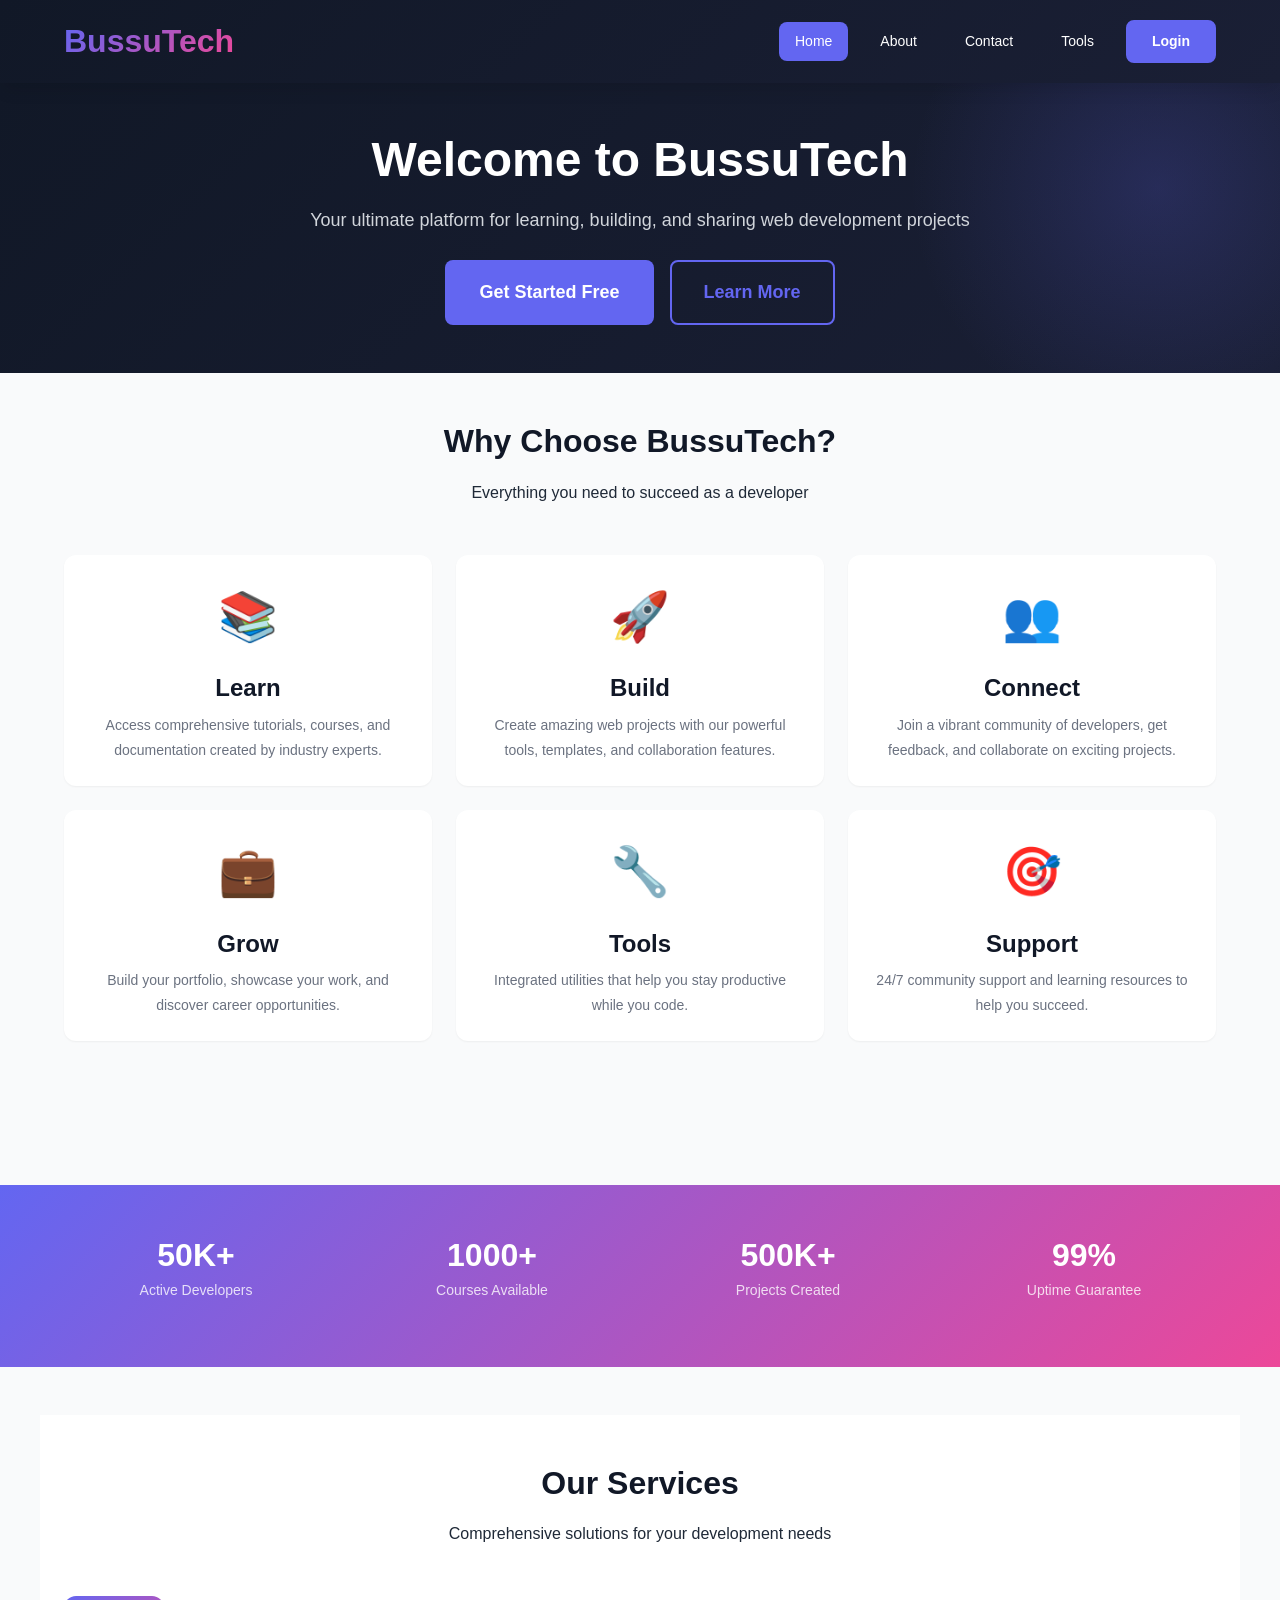
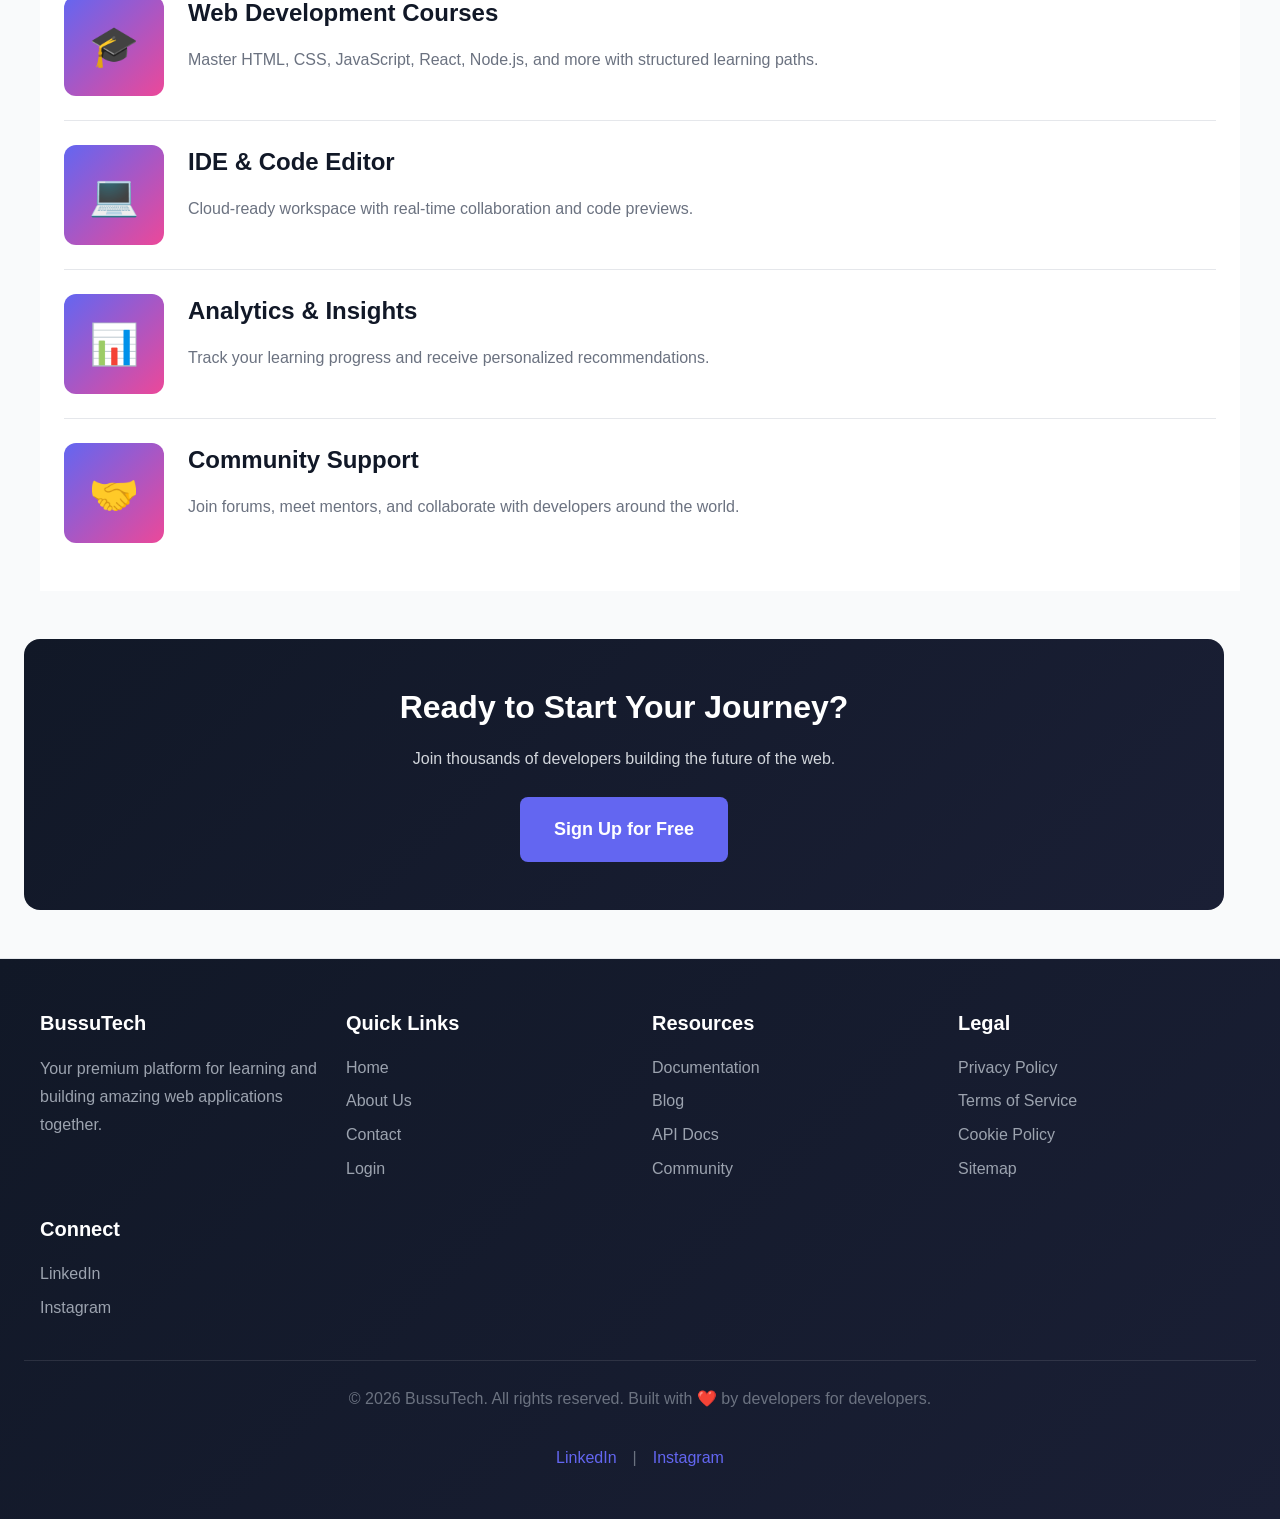
==== commit 17a65037: "HTMLcommit4" ====
--- a/index.html
+++ b/index.html
@@ -3,9 +3,9 @@
 <head>
     <meta charset="UTF-8">
     <meta name="viewport" content="width=device-width, initial-scale=1.0">
-    <meta name="description" content="DevHub - Your premium web development community platform">
-    <meta name="author" content="DevHub Team">
-    <title>DevHub - Build & Learn Together</title>
+    <meta name="description" content="BussuTech - Your premium web development community platform">
+    <meta name="author" content="BussuTech Team">
+    <title>BussuTech - Build & Learn Together</title>
     <link rel="icon" href="Media/Favicon.png" type="image/png">
     <link rel="stylesheet" href="css/global.css">
     <link rel="stylesheet" href="css/index.css">
@@ -14,7 +14,7 @@
     <header>
         <div class="header-container">
             <div class="logo">
-                <span>DevHub</span>
+                <a href="index.html"><span>BussuTech</span></a>
             </div>
             <nav>
                 <a href="index.html" class="active">Home</a>
@@ -28,7 +28,7 @@
 
     <section class="hero">
         <div class="hero-content">
-            <h1>Welcome to DevHub</h1>
+            <h1>Welcome to BussuTech</h1>
             <p>Your ultimate platform for learning, building, and sharing web development projects</p>
             <div class="hero-buttons">
                 <a href="signup.html" class="btn btn-primary btn-lg">Get Started Free</a>
@@ -39,7 +39,7 @@
 
     <section class="features-section container" id="features">
         <div class="section-header">
-            <h2>Why Choose DevHub?</h2>
+            <h2>Why Choose BussuTech?</h2>
             <p>Everything you need to succeed as a developer</p>
         </div>
         <div class="features-grid">
@@ -145,7 +145,7 @@
     <footer>
         <div class="footer-container">
             <div class="footer-section">
-                <h4>DevHub</h4>
+                <h4>BussuTech</h4>
                 <p>Your premium platform for learning and building amazing web applications together.</p>
             </div>
             <div class="footer-section">
@@ -175,9 +175,20 @@
                     <li><a href="#">Sitemap</a></li>
                 </ul>
             </div>
+            <div class="footer-section">
+                <h4>Connect</h4>
+                <ul>
+                    <li><a href="https://www.linkedin.com/in/bussuvamshi/" target="_blank" rel="noopener noreferrer">LinkedIn</a></li>
+                    <li><a href="https://www.instagram.com/vamshidhar_reddy_bussu_" target="_blank" rel="noopener noreferrer">Instagram</a></li>
+                </ul>
+            </div>
         </div>
         <div class="footer-bottom">
-            <p>&copy; 2026 DevHub. All rights reserved. Built with ❤️ by developers for developers.</p>
+            <p>&copy; 2026 BussuTech. All rights reserved. Built with ❤️ by developers for developers.</p>
+            <div class="footer-social">
+                <a href="https://www.linkedin.com/in/bussuvamshi/" target="_blank" rel="noopener noreferrer" title="LinkedIn">LinkedIn</a> | 
+                <a href="https://www.instagram.com/vamshidhar_reddy_bussu_" target="_blank" rel="noopener noreferrer" title="Instagram">Instagram</a>
+            </div>
         </div>
     </footer>
 
--- a/css/global.css
+++ b/css/global.css
@@ -22,6 +22,8 @@
     --color-gray-300: #d1d5db;
     --color-gray-400: #9ca3af;
     --color-gray-500: #6b7280;
+    --color-gray-600: #4b5563;
+    --color-gray-700: #2d3748;
     --color-dark: #1f2937;
     --color-darker: #111827;
     --color-black: #000;
@@ -312,6 +314,27 @@
 
 .footer-bottom a {
     color: var(--color-primary);
+}
+
+.footer-social {
+    margin-top: var(--spacing-md);
+    padding-top: var(--spacing-md);
+    display: flex;
+    justify-content: center;
+    gap: var(--spacing-md);
+    flex-wrap: wrap;
+}
+
+.footer-social a {
+    color: var(--color-primary);
+    text-decoration: none;
+    font-weight: 500;
+    transition: color var(--transition-smooth);
+}
+
+.footer-social a:hover {
+    color: var(--color-secondary);
+    text-decoration: underline;
 }
 
 /* ============================================================================
